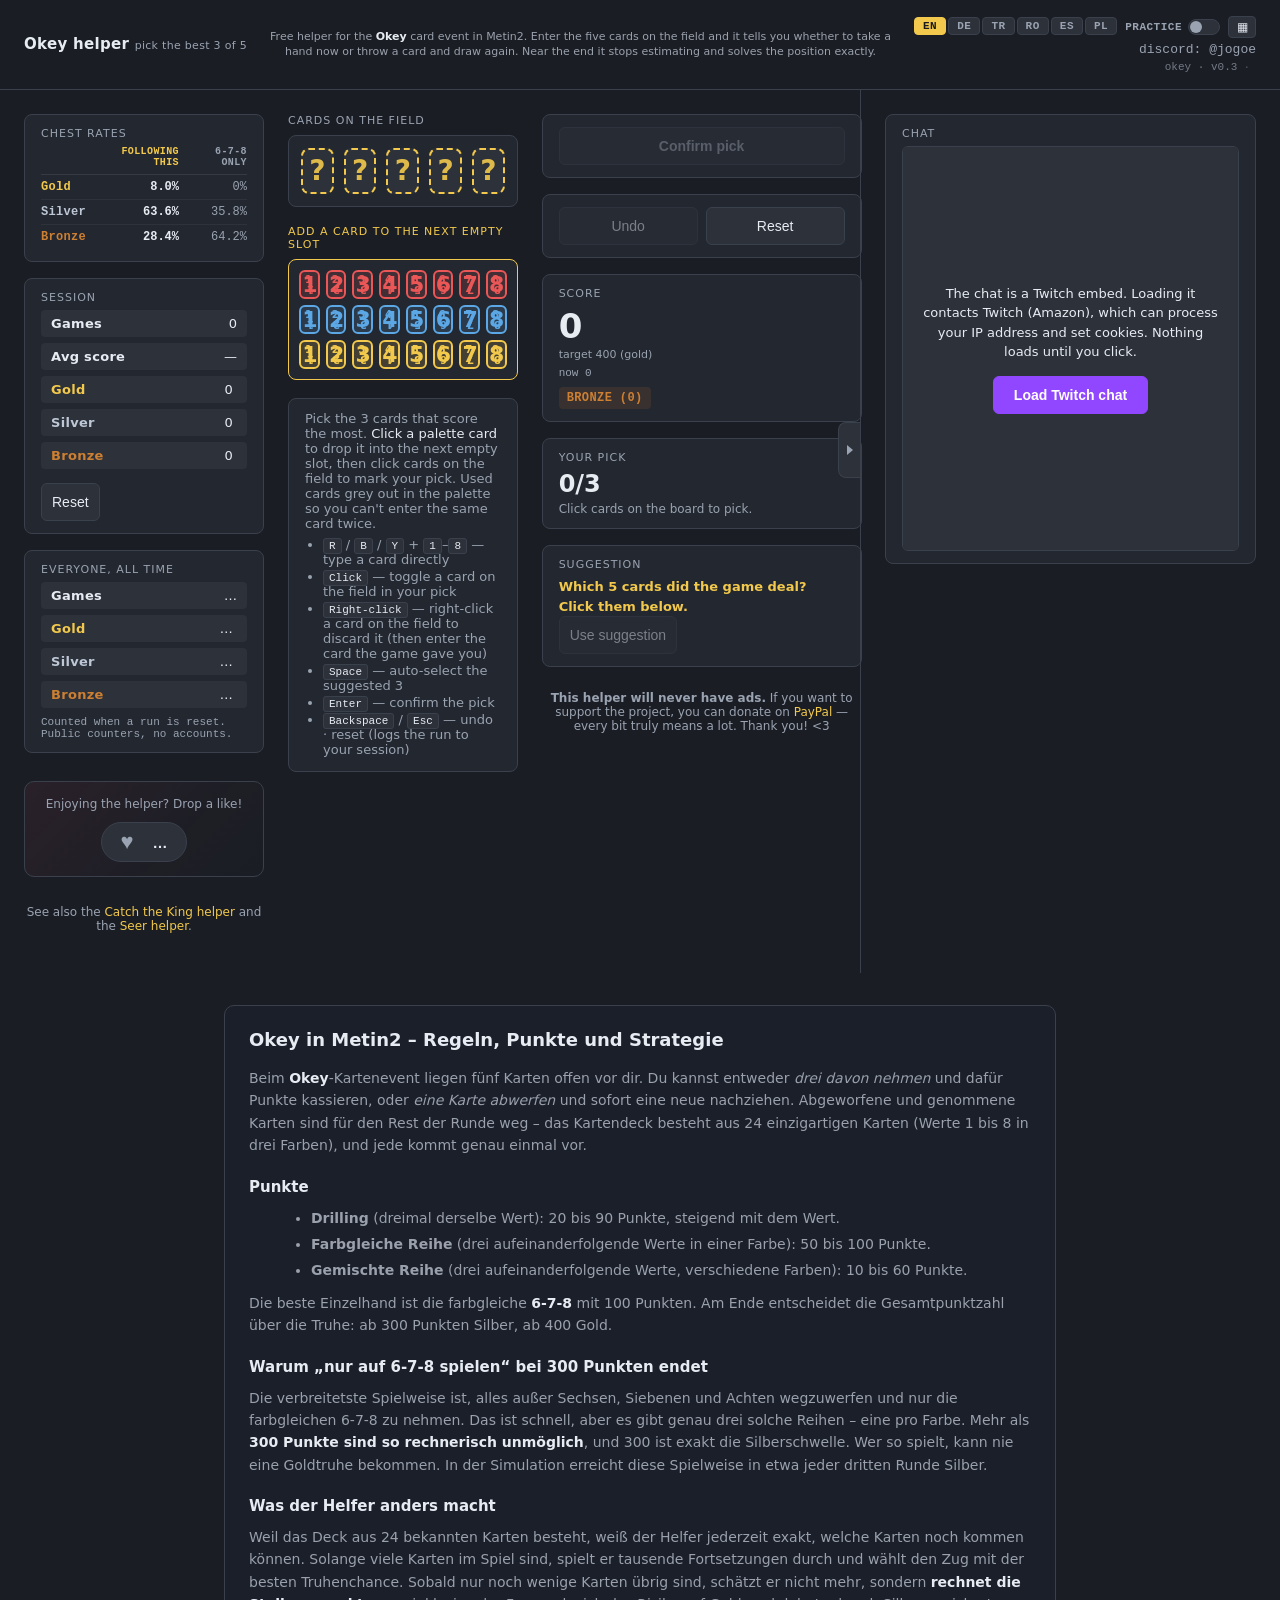
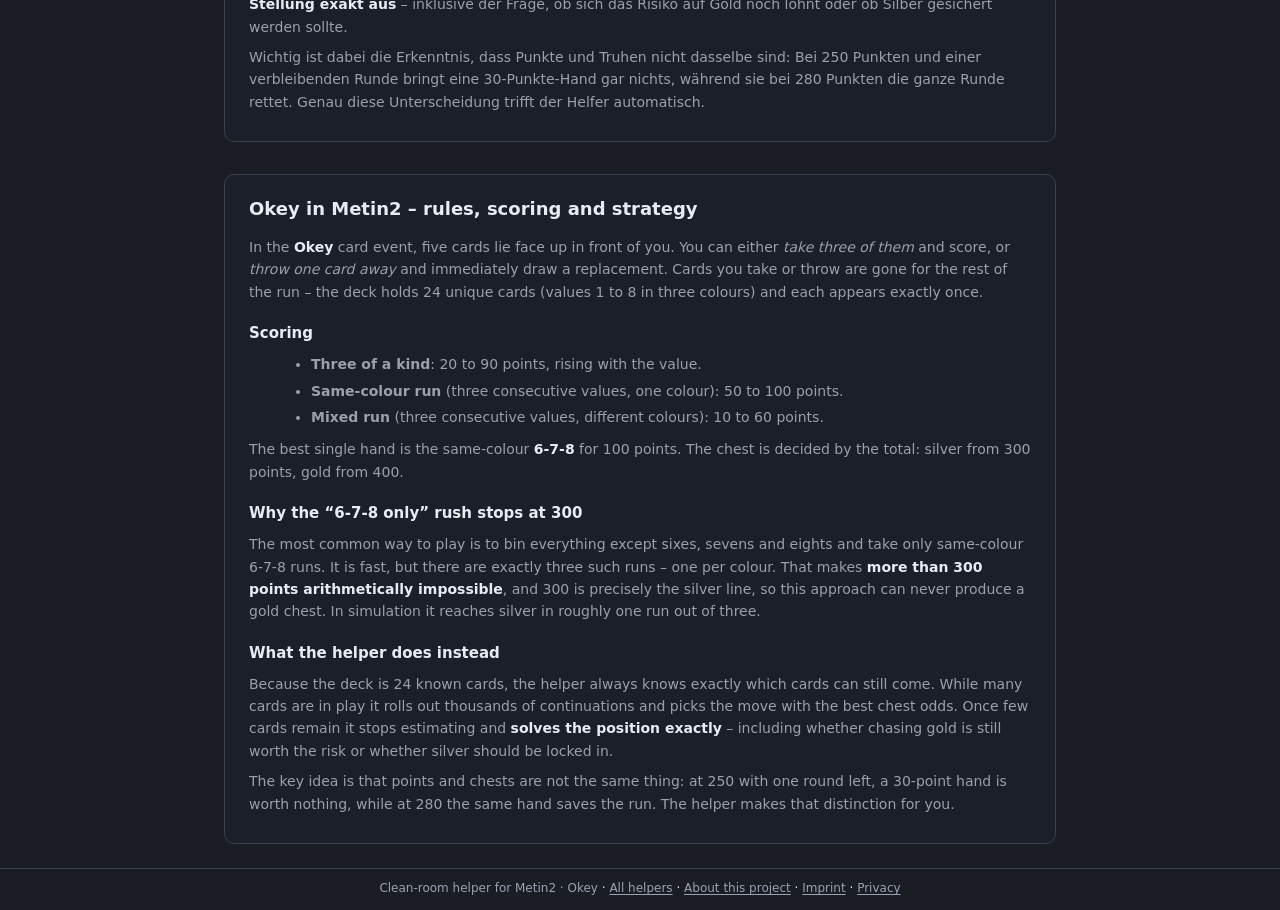
==== okey/index.html @ 80a77a4f "rates" ====
<!DOCTYPE html>
<html lang="en">
<head>
  <meta charset="UTF-8" />
  <meta name="viewport" content="width=device-width, initial-scale=1.0" />
  <title>Okey Helper – Metin2 Card Event Solver</title>
  <meta name="description" content="Free open-source helper for the Metin2 Okey card event. Enter the five cards on the field and it tells you whether to take a hand or throw a card — exactly solved in the endgame." />
  <meta name="keywords" content="Okey, Metin2 Okey, Metin2 Helfer, Metin2 Helper, Metin2 Solver, Kartenevent, Okey Truhe, Okey Karten, Goldtruhe, Silbertruhe" />
  <meta name="author" content="Jogoe" />
  <link rel="canonical" href="https://dominikloefflerniteo.github.io/ctk-helper-jogoe/okey/" />
  <meta property="og:type" content="website" />
  <meta property="og:title" content="Okey Helper – Metin2 Card Event Solver" />
  <meta property="og:description" content="Solver for the Metin2 Okey card event: take the hand or throw a card? Exact endgame solution and live chest odds." />
  <meta property="og:url" content="https://dominikloefflerniteo.github.io/ctk-helper-jogoe/okey/" />
  <meta property="og:locale" content="en_US" />
  <meta property="og:locale:alternate" content="de_DE" />
  <link rel="icon" type="image/svg+xml" href="favicon.svg" />
  <link rel="stylesheet" href="style.css" />
</head>
<body>
  <header>
    <div class="header-left">
      <h1>Okey helper <span class="subtle" data-i18n="subtitle">pick the best 3 of 5</span></h1>
    </div>
    <p class="page-intro" data-i18n-html="pageIntro"></p>
    <div class="header-meta">
      <div class="header-controls">
        <div class="lang-switcher" role="group" aria-label="Language">
          <button type="button" class="lang-btn" data-lang="en">EN</button>
          <button type="button" class="lang-btn" data-lang="de">DE</button>
          <button type="button" class="lang-btn" data-lang="tr">TR</button>
          <button type="button" class="lang-btn" data-lang="ro">RO</button>
          <button type="button" class="lang-btn" data-lang="es">ES</button>
          <button type="button" class="lang-btn" data-lang="pl">PL</button>
        </div>
        <label class="practice-toggle" data-i18n-title="practiceTitle">
          <span class="practice-toggle-text" data-i18n="practice">Practice</span>
          <input type="checkbox" id="practiceToggle" />
          <span class="practice-toggle-slider"></span>
        </label>
        <div class="header-toggles" role="group" aria-label="Toggles">
          <button id="minimalUiBtn" class="icon-toggle" type="button" aria-label="Toggle minimal UI" data-i18n-title="minimalUi">
            <span class="icon-on">▦</span><span class="icon-off">□</span>
          </button>
        </div>
      </div>
      <span class="discord">discord: @jogoe</span>
      <span class="version">okey · v0.3<span class="version-views" id="versionViews"></span></span>
    </div>
  </header>

  <div class="page">
  <main>
    <aside class="stats-panel">
      <div class="info-block">
        <div class="label" data-i18n="chestRates">Chest rates</div>
        <table class="compare">
          <thead>
            <tr>
              <th></th>
              <th class="cmp-us" data-i18n="colFollowing">Following this</th>
              <th data-i18n="col678">6-7-8 only</th>
            </tr>
          </thead>
          <tbody>
            <tr>
              <td class="chest-name chest-gold" data-i18n="gold">Gold</td>
              <td class="cmp-us">8.0%</td>
              <td class="cmp-them">0%</td>
            </tr>
            <tr>
              <td class="chest-name chest-silver" data-i18n="silver">Silver</td>
              <td class="cmp-us">63.6%</td>
              <td class="cmp-them">35.8%</td>
            </tr>
            <tr>
              <td class="chest-name chest-bronze" data-i18n="bronze">Bronze</td>
              <td class="cmp-us">28.4%</td>
              <td class="cmp-them">64.2%</td>
            </tr>
          </tbody>
        </table>
      </div>

      <div class="info-block">
        <div class="label" data-i18n="session">Session</div>
        <ul class="session-list">
          <li class="session-row">
            <span class="session-name" data-i18n="games">Games</span>
            <span><span id="sessionGames">0</span></span>
          </li>
          <li class="session-row">
            <span class="session-name" data-i18n="avgScore">Avg score</span>
            <span><span id="sessionAvg">—</span></span>
          </li>
          <li class="session-row">
            <span class="session-name chest-gold" data-i18n="gold">Gold</span>
            <span><span id="sessionGold">0</span>&nbsp;<span id="sessionPctGold" class="session-pct"></span></span>
          </li>
          <li class="session-row">
            <span class="session-name chest-silver" data-i18n="silver">Silver</span>
            <span><span id="sessionSilver">0</span>&nbsp;<span id="sessionPctSilver" class="session-pct"></span></span>
          </li>
          <li class="session-row">
            <span class="session-name chest-bronze" data-i18n="bronze">Bronze</span>
            <span><span id="sessionBronze">0</span>&nbsp;<span id="sessionPctBronze" class="session-pct"></span></span>
          </li>
        </ul>
        <button id="sessionResetBtn" class="action-btn session-reset" type="button" data-i18n="reset">Reset</button>
      </div>

      <div class="info-block">
        <div class="label" data-i18n="globalAllTime">Everyone, all time</div>
        <ul class="session-list">
          <li class="session-row">
            <span class="session-name" data-i18n="games">Games</span>
            <span><span id="globalGames">…</span></span>
          </li>
          <li class="session-row">
            <span class="session-name chest-gold" data-i18n="gold">Gold</span>
            <span><span id="globalGold">…</span>&nbsp;<span id="globalPctGold" class="session-pct"></span></span>
          </li>
          <li class="session-row">
            <span class="session-name chest-silver" data-i18n="silver">Silver</span>
            <span><span id="globalSilver">…</span>&nbsp;<span id="globalPctSilver" class="session-pct"></span></span>
          </li>
          <li class="session-row">
            <span class="session-name chest-bronze" data-i18n="bronze">Bronze</span>
            <span><span id="globalBronze">…</span>&nbsp;<span id="globalPctBronze" class="session-pct"></span></span>
          </li>
        </ul>
        <div class="chest-note" data-i18n="globalNote"></div>
      </div>

      <div class="like-block">
        <p class="like-prompt" data-i18n="likePrompt">Enjoying the helper? Drop a like!</p>
        <button id="likeBtn" class="like-btn" type="button" aria-label="Like" title="Like">
          <span class="like-heart">&#9829;</span>
          <span id="likeCount" class="like-count">&hellip;</span>
        </button>
      </div>

      <div class="promo-text" data-i18n-html="otherHelpers"></div>
    </aside>

    <section class="board-panel">
      <div class="board-area">
        <div class="board-label" data-i18n="boardLabel">Cards on the field</div>
        <div id="board" class="okey-board" aria-label="5-card Okey board"></div>
      </div>

      <div class="palette-area">
        <div class="board-label" data-i18n="paletteLabel">Add a card to the next empty slot</div>
        <div id="palette" class="okey-palette" aria-label="Card palette"></div>
      </div>

      <div class="help">
        <p data-i18n-html="helpIntro"></p>
        <ul>
          <li><kbd>R</kbd> / <kbd>B</kbd> / <kbd>Y</kbd> + <kbd>1</kbd>&ndash;<kbd>8</kbd> &mdash; <span data-i18n="help1"></span></li>
          <li><kbd>Click</kbd> &mdash; <span data-i18n="help2"></span></li>
          <li><kbd>Right-click</kbd> &mdash; <span data-i18n="help3"></span></li>
          <li><kbd>Space</kbd> &mdash; <span data-i18n="help4"></span></li>
          <li><kbd>Enter</kbd> &mdash; <span data-i18n="help5"></span></li>
          <li><kbd>Backspace</kbd> / <kbd>Esc</kbd> &mdash; <span data-i18n="help6"></span></li>
        </ul>
      </div>
    </section>

    <aside class="info-panel">
      <div class="info-block button-row">
        <button id="confirmBtn" class="action-btn confirm-btn" type="button" disabled data-i18n="confirmPick">Confirm pick</button>
      </div>

      <div class="info-block button-row">
        <button id="undoBtn" class="action-btn" type="button" disabled data-i18n="undo">Undo</button>
        <button id="resetBtn" class="reset-btn" type="button" data-i18n="reset">Reset</button>
      </div>

      <div class="info-block">
        <div class="label" data-i18n="scoreLabel">Score</div>
        <div id="score" class="score">0</div>
        <div class="score-target" data-i18n="scoreTarget">target 400 (gold)</div>
        <div id="scoreCeiling" class="score-ceiling"></div>
        <div id="chestProjection" class="chest-projection"></div>
      </div>

      <div class="info-block">
        <div class="label" data-i18n="yourPick">Your pick</div>
        <div id="pickTotal" class="pick-total">0/3</div>
        <div id="pickLabel" class="pick-label" data-i18n="pickHint">Click cards on the field to pick.</div>
      </div>

      <div class="info-block">
        <div class="label" data-i18n="suggestion">Suggestion</div>
        <div id="suggestionNote" class="suggestion-note">—</div>
        <button id="acceptSuggestionBtn" class="action-btn" type="button" disabled data-i18n="useSuggestion">Use suggestion</button>
      </div>

      <div class="promo-text" data-i18n-html="supportText"></div>
    </aside>
  </main>

  <aside class="chat-panel">
    <div class="info-block chat-block">
      <div class="label">
        <span data-i18n="twitchChat">Chat</span>
      </div>
      <div id="twitchChatMount" class="twitch-chat-mount">
        <div id="twitchConsent" class="twitch-consent">
          <p data-i18n-html="twitchConsentBody"></p>
          <button id="twitchConsentBtn" type="button" class="action-btn" data-i18n="twitchConsentBtn">Load Twitch chat</button>
        </div>
      </div>
    </div>
  </aside>
  </div>

  <article class="long-form" id="guide">
    <section lang="de" class="long-form-section">
      <h2>Okey in Metin2 &ndash; Regeln, Punkte und Strategie</h2>
      <p>
        Beim <strong>Okey</strong>-Kartenevent liegen f&uuml;nf Karten offen vor dir. Du kannst
        entweder <em>drei davon nehmen</em> und daf&uuml;r Punkte kassieren, oder <em>eine Karte
        abwerfen</em> und sofort eine neue nachziehen. Abgeworfene und genommene Karten sind f&uuml;r
        den Rest der Runde weg &ndash; das Kartendeck besteht aus 24 einzigartigen Karten
        (Werte 1 bis 8 in drei Farben), und jede kommt genau einmal vor.
      </p>
      <h3>Punkte</h3>
      <ul>
        <li><strong>Drilling</strong> (dreimal derselbe Wert): 20 bis 90 Punkte, steigend mit dem Wert.</li>
        <li><strong>Farbgleiche Reihe</strong> (drei aufeinanderfolgende Werte in einer Farbe): 50 bis 100 Punkte.</li>
        <li><strong>Gemischte Reihe</strong> (drei aufeinanderfolgende Werte, verschiedene Farben): 10 bis 60 Punkte.</li>
      </ul>
      <p>
        Die beste Einzelhand ist die farbgleiche <strong>6-7-8</strong> mit 100 Punkten. Am Ende
        entscheidet die Gesamtpunktzahl &uuml;ber die Truhe: ab 300 Punkten Silber, ab 400 Gold.
      </p>
      <h3>Warum &bdquo;nur auf 6-7-8 spielen&ldquo; bei 300 Punkten endet</h3>
      <p>
        Die verbreitetste Spielweise ist, alles au&szlig;er Sechsen, Siebenen und Achten wegzuwerfen
        und nur die farbgleichen 6-7-8 zu nehmen. Das ist schnell, aber es gibt genau drei solche
        Reihen &ndash; eine pro Farbe. Mehr als <strong>300 Punkte sind so rechnerisch unm&ouml;glich</strong>,
        und 300 ist exakt die Silberschwelle. Wer so spielt, kann nie eine Goldtruhe bekommen.
        In der Simulation erreicht diese Spielweise in etwa jeder dritten Runde Silber.
      </p>
      <h3>Was der Helfer anders macht</h3>
      <p>
        Weil das Deck aus 24 bekannten Karten besteht, wei&szlig; der Helfer jederzeit exakt, welche
        Karten noch kommen k&ouml;nnen. Solange viele Karten im Spiel sind, spielt er tausende
        Fortsetzungen durch und w&auml;hlt den Zug mit der besten Truhenchance. Sobald nur noch wenige
        Karten &uuml;brig sind, sch&auml;tzt er nicht mehr, sondern <strong>rechnet die Stellung exakt
        aus</strong> &ndash; inklusive der Frage, ob sich das Risiko auf Gold noch lohnt oder ob
        Silber gesichert werden sollte.
      </p>
      <p>
        Wichtig ist dabei die Erkenntnis, dass Punkte und Truhen nicht dasselbe sind: Bei 250 Punkten
        und einer verbleibenden Runde bringt eine 30-Punkte-Hand gar nichts, w&auml;hrend sie bei 280
        Punkten die ganze Runde rettet. Genau diese Unterscheidung trifft der Helfer automatisch.
      </p>
    </section>

    <section lang="en" class="long-form-section">
      <h2>Okey in Metin2 &ndash; rules, scoring and strategy</h2>
      <p>
        In the <strong>Okey</strong> card event, five cards lie face up in front of you. You can
        either <em>take three of them</em> and score, or <em>throw one card away</em> and immediately
        draw a replacement. Cards you take or throw are gone for the rest of the run &ndash; the deck
        holds 24 unique cards (values 1 to 8 in three colours) and each appears exactly once.
      </p>
      <h3>Scoring</h3>
      <ul>
        <li><strong>Three of a kind</strong>: 20 to 90 points, rising with the value.</li>
        <li><strong>Same-colour run</strong> (three consecutive values, one colour): 50 to 100 points.</li>
        <li><strong>Mixed run</strong> (three consecutive values, different colours): 10 to 60 points.</li>
      </ul>
      <p>
        The best single hand is the same-colour <strong>6-7-8</strong> for 100 points. The chest is
        decided by the total: silver from 300 points, gold from 400.
      </p>
      <h3>Why the &ldquo;6-7-8 only&rdquo; rush stops at 300</h3>
      <p>
        The most common way to play is to bin everything except sixes, sevens and eights and take
        only same-colour 6-7-8 runs. It is fast, but there are exactly three such runs &ndash; one per
        colour. That makes <strong>more than 300 points arithmetically impossible</strong>, and 300 is
        precisely the silver line, so this approach can never produce a gold chest. In simulation it
        reaches silver in roughly one run out of three.
      </p>
      <h3>What the helper does instead</h3>
      <p>
        Because the deck is 24 known cards, the helper always knows exactly which cards can still
        come. While many cards are in play it rolls out thousands of continuations and picks the move
        with the best chest odds. Once few cards remain it stops estimating and <strong>solves the
        position exactly</strong> &ndash; including whether chasing gold is still worth the risk or
        whether silver should be locked in.
      </p>
      <p>
        The key idea is that points and chests are not the same thing: at 250 with one round left, a
        30-point hand is worth nothing, while at 280 the same hand saves the run. The helper makes
        that distinction for you.
      </p>
    </section>
  </article>

  <footer>
    <span class="subtle" data-i18n="footer">Clean-room helper for Metin2 &middot; Okey</span>
    <span class="footer-sep">&middot;</span>
    <button class="footer-link" type="button" onclick="location.href='../'" data-i18n="allHelpers">All helpers</button>
    <span class="footer-sep">&middot;</span>
    <button class="footer-link" type="button" data-open-modal="aboutModal" data-i18n="about">About this project</button>
    <span class="footer-sep">&middot;</span>
    <button class="footer-link" type="button" data-open-modal="impressumModal" data-i18n="impressum">Imprint</button>
    <span class="footer-sep">&middot;</span>
    <button class="footer-link" type="button" data-open-modal="datenschutzModal" data-i18n="privacy">Privacy</button>
  </footer>

  <div id="aboutModal" class="modal" role="dialog" aria-modal="true" aria-labelledby="aboutTitle" hidden>
    <div class="modal-backdrop" data-close></div>
    <div class="modal-card" tabindex="-1">
      <button class="modal-close" type="button" aria-label="Close" data-close>&times;</button>
      <h2 id="aboutTitle" data-i18n="aboutTitle">About this project</h2>

      <h3 data-i18n="aboutSolverHeading">How the solver works</h3>
      <div data-i18n-html="aboutSolverBody"></div>

      <h3 data-i18n="aboutFindingsHeading">What we tried</h3>
      <div data-i18n-html="aboutFindingsBody"></div>

      <h3 data-i18n="aboutLimitsHeading">Why we can't be perfect</h3>
      <div data-i18n-html="aboutLimitsBody"></div>
    </div>
  </div>

  <div id="impressumModal" class="modal" role="dialog" aria-modal="true" aria-labelledby="impressumTitle" hidden>
    <div class="modal-backdrop" data-close></div>
    <div class="modal-card" tabindex="-1">
      <button class="modal-close" type="button" aria-label="Close" data-close>&times;</button>
      <h2 id="impressumTitle" data-i18n="impressumTitle">Imprint</h2>
      <div data-i18n-html="impressumBody"></div>
    </div>
  </div>

  <div id="datenschutzModal" class="modal" role="dialog" aria-modal="true" aria-labelledby="datenschutzTitle" hidden>
    <div class="modal-backdrop" data-close></div>
    <div class="modal-card" tabindex="-1">
      <button class="modal-close" type="button" aria-label="Close" data-close>&times;</button>
      <h2 id="datenschutzTitle" data-i18n="datenschutzTitle">Privacy policy</h2>
      <div data-i18n-html="datenschutzBody"></div>
      <div class="datenschutz-controls">
        <button id="revokeTwitchConsentBtn" type="button" class="action-btn" data-i18n="revokeTwitchConsent">Revoke Twitch chat consent</button>
      </div>
    </div>
  </div>

  <button id="chatBtn" class="chat-tab" type="button" aria-label="Toggle chat" title="Toggle chat">
    <span class="chat-tab-arrow"></span>
  </button>

  <div id="runOverlay" class="run-overlay" hidden>
    <div class="run-overlay-card" role="dialog" aria-modal="true" aria-labelledby="runOverlayTitle">
      <div class="run-overlay-chest" id="runOverlayChest">&#127942;</div>
      <h2 id="runOverlayTitle" data-i18n="doneTitle">Done &mdash; no better chest possible</h2>
      <p id="runOverlayBody"></p>
      <button id="runOverlayBtn" class="action-btn" type="button" data-i18n="doneNextRun">Start the next run</button>
      <button id="runOverlayDismiss" class="footer-link" type="button" data-i18n="doneKeepPlaying">keep playing anyway</button>
    </div>
  </div>

  <div id="toast" class="toast" role="status" aria-live="polite"></div>

  <script type="module" src="main.js"></script>
</body>
</html>
---- okey/style.css ----
:root {
  --bg: #1a1d24;
  --bg-2: #23272f;
  --bg-3: #2c313a;
  --fg: #e7ecf3;
  --fg-dim: #9aa3b1;
  --accent: #f2c94c;
  --danger: #eb5757;
  --safe: #27ae60;
  --warn: #f2994a;
  --border: #3a414c;

  --v1: #8a94a6;
  --v2: #56cc9d;
  --v3: #5ca8e6;
  --v4: #b48be8;
  --v5: #eb5757;
  --vk: #f2c94c;
}

* { box-sizing: border-box; }

body {
  margin: 0;
  background: var(--bg);
  color: var(--fg);
  font-family: system-ui, -apple-system, "Segoe UI", Roboto, sans-serif;
  min-height: 100vh;
  display: flex;
  flex-direction: column;
}

header {
  padding: 16px 24px;
  border-bottom: 1px solid var(--border);
  display: flex;
  justify-content: space-between;
  align-items: center;
  gap: 16px;
}

.header-meta {
  display: flex;
  flex-direction: column;
  align-items: flex-end;
  gap: 4px;
}

.lang-switcher {
  display: inline-flex;
  gap: 2px;
  margin-bottom: 2px;
}
.lang-btn {
  background: var(--bg-3);
  border: 1px solid var(--border);
  color: var(--fg-dim);
  padding: 2px 8px;
  font-size: 11px;
  font-weight: 600;
  letter-spacing: 0.5px;
  font-family: ui-monospace, "SF Mono", Menlo, monospace;
  border-radius: 4px;
  cursor: pointer;
  transition: background 100ms ease, color 100ms ease, border-color 100ms ease;
}
.lang-btn:hover { background: var(--bg-2); color: var(--fg); border-color: var(--fg-dim); }
.lang-btn.active {
  background: var(--accent);
  color: #1a1a1a;
  border-color: var(--accent);
}

.discord {
  color: var(--fg-dim);
  font-size: 13px;
  font-family: ui-monospace, "SF Mono", Menlo, monospace;
}

.version {
  color: var(--fg-dim);
  font-size: 11px;
  font-family: ui-monospace, "SF Mono", Menlo, monospace;
  opacity: 0.7;
}

h1 {
  margin: 0;
  font-size: 20px;
  font-weight: 600;
  letter-spacing: 0.5px;
}

.subtle { color: var(--fg-dim); font-weight: 400; }

main {
  flex: 1;
  display: grid;
  grid-template-columns: 240px 1fr 320px;
  gap: 24px;
  padding: 24px;
  max-width: 1220px;
  margin: 0 auto;
  width: 100%;
}

.stats-panel {
  display: flex;
  flex-direction: column;
  gap: 16px;
}

.chest-list, .session-list {
  list-style: none;
  padding: 0;
  margin: 0 0 6px 0;
  display: flex;
  flex-direction: column;
  gap: 6px;
}
.chest-row, .session-row {
  display: grid;
  grid-template-columns: 1fr auto auto;
  align-items: center;
  gap: 8px;
  background: var(--bg-3);
  border-radius: 4px;
  padding: 6px 10px;
  font-size: 13px;
}
.session-row {
  grid-template-columns: 1fr auto;
}
.chest-name, .session-name {
  font-weight: 700;
  letter-spacing: 0.3px;
}
.chest-pct {
  font-weight: 700;
  font-family: ui-monospace, "SF Mono", Menlo, monospace;
  min-width: 44px;
  text-align: right;
}
.chest-gold .chest-name,
.session-name.chest-gold { color: #f2c94c; }
.chest-silver .chest-name,
.session-name.chest-silver { color: #bdc7d6; }
.chest-bronze .chest-name,
.session-name.chest-bronze { color: #cd7f32; }
.chest-note {
  color: var(--fg-dim);
  font-size: 11px;
  margin-top: 8px;
  font-family: ui-monospace, "SF Mono", Menlo, monospace;
}
.session-pct {
  color: var(--fg-dim);
  font-size: 11px;
}

/* Chest-rate comparison: what the solver reaches vs how the event is usually
   played. Two number columns, ours highlighted, theirs dimmed — the point of
   the panel is the gap between them. */
.compare {
  width: 100%;
  border-collapse: collapse;
  font-size: 12px;
  font-family: ui-monospace, "SF Mono", Menlo, monospace;
}
.compare th {
  font-weight: 600;
  font-size: 10px;
  letter-spacing: 0.4px;
  text-transform: uppercase;
  color: var(--fg-dim);
  text-align: right;
  padding: 0 0 6px 8px;
  border-bottom: 1px solid rgba(255, 255, 255, 0.09);
}
.compare th:first-child { text-align: left; padding-left: 0; }
.compare td {
  padding: 5px 0 5px 8px;
  text-align: right;
}
.compare td:first-child {
  text-align: left;
  padding-left: 0;
  font-size: 12px;
}
.compare tbody tr + tr td { border-top: 1px solid rgba(255, 255, 255, 0.05); }
.compare th.cmp-us { color: var(--accent); }
.compare td.cmp-us { color: var(--fg); font-weight: 700; }
.compare td.cmp-them { color: var(--fg-dim); }

/* The colour rules above target ".chest-gold .chest-name"; in the comparison
   table both classes sit on the same cell. */
.chest-name.chest-gold { color: #f2c94c; }
.chest-name.chest-silver { color: #bdc7d6; }
.chest-name.chest-bronze { color: #cd7f32; }
.session-reset {
  margin-top: 8px;
}

.board-panel {
  display: flex;
  flex-direction: column;
  gap: 16px;
}

.board {
  display: grid;
  grid-template-columns: repeat(5, 1fr);
  grid-template-rows: repeat(5, 1fr);
  gap: 6px;
  aspect-ratio: 1;
  max-width: 560px;
  width: 100%;
  align-self: center;
  background: var(--bg-2);
  padding: 8px;
  border-radius: 8px;
  border: 1px solid var(--border);
}

.cell {
  background: var(--bg-3);
  border: 2px solid var(--border);
  border-radius: 6px;
  display: flex;
  align-items: center;
  justify-content: center;
  font-size: 32px;
  font-weight: 700;
  cursor: pointer;
  position: relative;
  user-select: none;
  transition: transform 60ms ease, border-color 100ms ease, background 100ms ease;
}

.cell:hover {
  border-color: var(--fg);
  transform: translateY(-1px);
}

.cell.revealed { cursor: default; }
.cell.revealed:hover { transform: none; border-color: var(--border); }

/* Revealed but not yet scored — can be claimed with a sufficient hand card.
 * Dimmed so scored cells visually fade into the background. */
.cell.revealed.unscored { opacity: 0.55; cursor: pointer; }
.cell.revealed.unscored:hover { opacity: 0.85; border-color: var(--accent); }

/* Unscored but unclaimable on the current turn — 5-turn with a 5 adjacent.
 * Clicking would be caught in-game, so the helper blocks it too. */
.cell.revealed.unscored-locked { cursor: not-allowed; opacity: 0.35; }
.cell.revealed.unscored-locked:hover { opacity: 0.4; border-color: var(--border); }

.cell[data-value="1"] { color: var(--v1); }
.cell[data-value="2"] { color: var(--v2); }
.cell[data-value="3"] { color: var(--v3); }
.cell[data-value="4"] { color: var(--v4); }
.cell[data-value="5"] { color: var(--v5); background: rgba(235, 87, 87, 0.08); }
.cell[data-value="K"] { color: var(--vk); background: rgba(242, 201, 76, 0.1); }

.cell.flashed::after {
  content: "!";
  position: absolute;
  top: 4px;
  right: 6px;
  font-size: 12px;
  color: var(--warn);
  font-weight: 700;
}

.cell.possible5 {
  background: rgba(235, 87, 87, 0.12);
  box-shadow: inset 0 0 0 2px rgba(235, 87, 87, 0.45);
}
.cell.safe5 {
  box-shadow: inset 0 0 0 2px rgba(39, 174, 96, 0.25);
}
/* Flipping with the 5-card carries no catch risk here. Shown as a strong green
 * outline that stacks on top of possible5/must5 styling when applicable. */
.cell.safe-flip {
  background: rgba(39, 174, 96, 0.16);
  box-shadow: inset 0 0 0 3px rgba(39, 174, 96, 0.7);
}
.cell.safe-flip.must5 {
  background: rgba(235, 87, 87, 0.25);
  box-shadow:
    inset 0 0 0 3px rgba(39, 174, 96, 0.75),
    inset 0 0 0 6px rgba(235, 87, 87, 0.55);
}
.cell.must5 {
  /* Looks like a revealed 5 (red text on light-red bg from data-value="5"),
   * plus a dashed red border to show it's a deduction rather than observed. */
  background: rgba(235, 87, 87, 0.14);
  border-style: dashed;
  border-color: rgba(235, 87, 87, 0.75);
}
.cell.possible5 .prob { color: var(--danger); }

.cell.suggested {
  border-color: var(--accent);
  box-shadow:
    0 0 0 4px rgba(242, 201, 76, 0.35),
    0 0 18px 4px rgba(242, 201, 76, 0.55),
    inset 0 0 0 2px var(--accent);
  animation: pulse 1.3s ease-in-out infinite;
}

/* Floating "TIPP" pill badge so the suggestion is unmistakable. Sits on the
   top-left corner of the cell, animated with the same pulse rhythm. */
.cell.suggested::before {
  content: "HINT";
  position: absolute;
  top: -10px;
  left: -8px;
  font-size: 10px;
  font-weight: 800;
  letter-spacing: 0.6px;
  padding: 2px 7px;
  background: var(--accent);
  color: #1a1a1a;
  border-radius: 999px;
  box-shadow: 0 2px 6px rgba(0, 0, 0, 0.4), 0 0 8px rgba(242, 201, 76, 0.6);
  z-index: 4;
  pointer-events: none;
  animation: tip-bob 1.3s ease-in-out infinite;
}

@keyframes pulse {
  0%, 100% {
    box-shadow:
      0 0 0 4px rgba(242, 201, 76, 0.35),
      0 0 18px 4px rgba(242, 201, 76, 0.55),
      inset 0 0 0 2px var(--accent);
  }
  50% {
    box-shadow:
      0 0 0 8px rgba(242, 201, 76, 0.5),
      0 0 28px 6px rgba(242, 201, 76, 0.75),
      inset 0 0 0 2px var(--accent);
  }
}
@keyframes tip-bob {
  0%, 100% { transform: translateY(0)    rotate(-4deg); }
  50%      { transform: translateY(-3px) rotate(-1deg); }
}
html[lang="de"] .cell.suggested::before { content: "TIPP"; }

.money-icon-wrap {
  position: absolute;
  top: 50%;
  left: 50%;
  width: 70%;
  height: 70%;
  transform: translate(-50%, -50%);
  pointer-events: none;
  animation: money-wobble 1.3s ease-in-out infinite;
  filter: drop-shadow(0 2px 4px rgba(0, 0, 0, 0.4));
}
.money-icon-wrap svg { width: 100%; height: 100%; display: block; }

@keyframes money-wobble {
  0%, 100% { transform: translate(-50%, -50%) rotate(-10deg); }
  50%      { transform: translate(-50%, -50%) rotate(10deg); }
}

.cell .prob {
  position: absolute;
  bottom: 4px;
  left: 6px;
  font-size: 10px;
  font-weight: 500;
  color: var(--fg-dim);
  letter-spacing: 0;
}

.disclaimer {
  background: rgba(242, 153, 74, 0.08);
  border: 1px solid rgba(242, 153, 74, 0.3);
  border-left: 3px solid var(--warn);
  border-radius: 6px;
  padding: 10px 14px;
  font-size: 12px;
  color: var(--fg-dim);
  line-height: 1.5;
}
.disclaimer strong { color: var(--warn); }

.promo-text {
  margin: 8px 0 16px 0;
  font-size: 12px;
  color: var(--fg-dim);
  text-align: center;
}

.promo-text a {
  color: var(--accent);
  text-decoration: none;
}

.promo-text a:hover {
  text-decoration: underline;
}

.help {
  background: var(--bg-2);
  border: 1px solid var(--border);
  border-radius: 8px;
  padding: 12px 16px;
  font-size: 13px;
  color: var(--fg-dim);
}
.help p { margin: 0 0 6px; }
.help ul { margin: 0; padding-left: 18px; }
.help li { margin: 2px 0; }
.help em { color: var(--fg); font-style: normal; }
kbd {
  background: var(--bg-3);
  border: 1px solid var(--border);
  border-radius: 3px;
  padding: 1px 5px;
  font-size: 11px;
  font-family: ui-monospace, "SF Mono", Menlo, monospace;
  color: var(--fg);
}

.info-panel {
  display: flex;
  flex-direction: column;
  gap: 16px;
}

.info-block {
  background: var(--bg-2);
  border: 1px solid var(--border);
  border-radius: 8px;
  padding: 12px 16px;
}

.label {
  font-size: 11px;
  letter-spacing: 1px;
  text-transform: uppercase;
  color: var(--fg-dim);
  margin-bottom: 6px;
}

.current-card {
  font-size: 42px;
  font-weight: 700;
  color: var(--accent);
  line-height: 1;
}
.current-card.done { color: var(--fg-dim); }

.turn-hint {
  font-size: 12px;
  color: var(--fg-dim);
  margin-top: 4px;
}

.score {
  font-size: 34px;
  font-weight: 700;
}
.score.good { color: var(--safe); }
.score-target {
  font-size: 11px;
  color: var(--fg-dim);
  margin-top: 2px;
}
.score-ceiling {
  font-size: 11px;
  color: var(--fg-dim);
  margin-top: 6px;
  font-family: ui-monospace, "SF Mono", Menlo, monospace;
}
.score-ceiling.unreachable { color: var(--danger); }
.score-ceiling.within-reach { color: var(--safe); }

.game-gold-pct {
  font-size: 28px;
  font-weight: 700;
  color: var(--accent);
  line-height: 1;
}
.game-gold-pct.cold  { color: var(--danger); }
.game-gold-pct.warm  { color: var(--warn); }
.game-gold-pct.hot   { color: var(--safe); }
.game-gold-note {
  font-size: 11px;
  color: var(--fg-dim);
  margin-top: 6px;
  font-family: ui-monospace, "SF Mono", Menlo, monospace;
}

.toast {
  position: fixed;
  top: 24px;
  left: 50%;
  transform: translateX(-50%);
  background: var(--bg-2);
  border: 1px solid var(--warn);
  border-left: 3px solid var(--warn);
  color: var(--fg);
  padding: 10px 18px;
  border-radius: 6px;
  font-size: 13px;
  opacity: 0;
  pointer-events: none;
  transition: opacity 180ms ease, transform 180ms ease;
  z-index: 1000;
  max-width: 90vw;
}
.toast.toast-show {
  opacity: 1;
  transform: translateX(-50%) translateY(2px);
}

.remaining {
  list-style: none;
  padding: 0;
  margin: 0;
  display: grid;
  grid-template-columns: repeat(3, 1fr);
  gap: 6px;
}
.remaining li {
  background: var(--bg-3);
  border-radius: 4px;
  padding: 6px 8px;
  font-size: 13px;
  display: flex;
  justify-content: space-between;
  align-items: center;
}
.remaining .v { font-weight: 700; }
.remaining[data-v="1"] .v { color: var(--v1); }

.suggestion-note {
  font-size: 13px;
  color: var(--fg);
  line-height: 1.5;
}

.suggestion-label {
  display: flex;
  justify-content: space-between;
  align-items: center;
  gap: 8px;
}
.solver-mode-row {
  display: inline-flex;
  align-items: center;
  gap: 6px;
  text-transform: none;
  letter-spacing: 0;
}
.solver-mode {
  font-size: 11px;
  font-weight: 600;
  color: var(--accent);
  letter-spacing: 0.5px;
  font-family: ui-monospace, "SF Mono", Menlo, monospace;
}
.solver-toggle {
  background: var(--bg-3);
  border: 1px solid var(--border);
  color: var(--fg-dim);
  padding: 2px 8px;
  font-size: 10px;
  text-transform: uppercase;
  letter-spacing: 0.5px;
  border-radius: 4px;
  cursor: pointer;
  transition: background 100ms ease, color 100ms ease, border-color 100ms ease;
}
.solver-toggle:hover {
  background: var(--bg-2);
  color: var(--fg);
  border-color: var(--fg-dim);
}

.button-row {
  display: flex;
  gap: 8px;
}
.action-btn,
.reset-btn {
  flex: 1;
  background: var(--bg-3);
  border: 1px solid var(--border);
  color: var(--fg);
  padding: 10px;
  font-size: 14px;
  border-radius: 6px;
  cursor: pointer;
  transition: background 100ms ease, border-color 100ms ease, opacity 100ms ease;
}
.action-btn:hover:not(:disabled) { background: var(--bg-2); border-color: var(--fg-dim); }
.action-btn:disabled { opacity: 0.45; cursor: not-allowed; }
.reset-btn:hover { background: var(--danger); border-color: var(--danger); }

footer {
  padding: 12px 24px;
  border-top: 1px solid var(--border);
  font-size: 12px;
  text-align: center;
}

@media (max-width: 1000px) {
  main {
    grid-template-columns: 1fr;
  }
  .board { max-width: 100%; }
}

/* Money rain — fires when this game's gold chance hits 100%. The container is
   non-interactive (pointer-events: none) so it never blocks clicks. Coins are
   absolutely positioned and removed once their fall animation ends. */
.money-rain {
  position: fixed;
  inset: 0;
  pointer-events: none;
  overflow: hidden;
  z-index: 9999;
  /* Default to display:none so the empty container doesn't sit over the
     Twitch iframe — Twitch's anti-clickjacking detection blocks chat when
     ANY element overlaps their iframe rect, even with pointer-events:none. */
  display: none;
}
.money-rain.active { display: block; }
.money-rain .coin {
  position: absolute;
  top: -10vh;
  font-size: 28px;
  user-select: none;
  will-change: transform, opacity;
  animation: coinFall linear forwards;
}
@keyframes coinFall {
  0%   { transform: translateY(0) rotate(0deg);    opacity: 1; }
  90%  { opacity: 1; }
  100% { transform: translateY(115vh) rotate(720deg); opacity: 0.2; }
}

/* Gold-locked glow — pulses the gold-chance % when this game can no longer
   miss the gold chest. Uses currentColor so it picks up the .hot tint. */
.game-gold-pct.locked {
  animation: goldLockedPulse 1.4s ease-in-out infinite;
  text-shadow: 0 0 8px currentColor, 0 0 18px currentColor;
}
@keyframes goldLockedPulse {
  0%, 100% { filter: brightness(1);    text-shadow: 0 0 6px currentColor, 0 0 14px currentColor; }
  50%      { filter: brightness(1.35); text-shadow: 0 0 12px currentColor, 0 0 26px currentColor; }
}

/* Like block — sits in the stats sidebar above the promo. Subtle gradient
   panel + soft pink halo so it reads as a friendly call-to-action without
   competing with the solver stats above. */
.like-block {
  display: flex;
  flex-direction: column;
  align-items: center;
  gap: 10px;
  padding: 14px 12px;
  margin: 12px 0 4px;
  border: 1px solid var(--border);
  border-radius: 10px;
  background: linear-gradient(135deg, rgba(255, 83, 115, 0.07), rgba(255, 83, 115, 0.02) 60%, transparent);
  text-align: center;
}
.like-prompt {
  margin: 0;
  font-size: 12px;
  color: var(--fg-dim);
  line-height: 1.35;
}
.like-btn {
  display: inline-flex;
  align-items: center;
  gap: 10px;
  padding: 8px 18px;
  background: var(--bg-3);
  border: 1px solid var(--border);
  color: var(--fg);
  font-size: 15px;
  font-weight: 600;
  border-radius: 999px;
  cursor: pointer;
  transition: background 120ms ease, border-color 120ms ease, transform 120ms ease, box-shadow 200ms ease;
}
.like-btn:hover:not(:disabled) {
  background: var(--bg-2);
  border-color: #ff5373;
  box-shadow: 0 0 0 4px rgba(255, 83, 115, 0.15);
}
.like-btn:active:not(:disabled) { transform: scale(0.96); }
.like-btn:disabled { cursor: default; opacity: 0.95; }
.like-btn.liked {
  border-color: rgba(255, 83, 115, 0.55);
  box-shadow: 0 0 0 3px rgba(255, 83, 115, 0.18);
}
.like-btn .like-heart {
  font-size: 22px;
  line-height: 1;
  color: var(--fg-dim);
  transition: color 200ms ease, transform 200ms ease, text-shadow 200ms ease;
}
.like-btn:hover:not(:disabled) .like-heart { color: #ff7a93; }
.like-btn.liked .like-heart {
  color: #ff5373;
  text-shadow: 0 0 10px rgba(255, 83, 115, 0.65);
  animation: likeBump 380ms ease;
}
.like-btn .like-count {
  font-variant-numeric: tabular-nums;
  min-width: 1.6em;
  text-align: right;
  font-size: 15px;
}
@keyframes likeBump {
  0%   { transform: scale(1); }
  35%  { transform: scale(1.55); }
  70%  { transform: scale(0.9); }
  100% { transform: scale(1); }
}

/* Header controls row — toggles + lang switcher share one line, all matching
   the lang-btn height/typography so it reads as a single bar. */
.header-controls {
  display: inline-flex;
  align-items: center;
  gap: 8px;
}
.header-toggles {
  display: inline-flex;
  gap: 2px;
}
.icon-toggle {
  display: inline-flex;
  align-items: center;
  justify-content: center;
  height: 22px;
  min-width: 28px;
  padding: 0 6px;
  background: var(--bg-3);
  border: 1px solid var(--border);
  color: var(--fg);
  font-size: 12px;
  line-height: 1;
  border-radius: 4px;
  cursor: pointer;
  transition: background 100ms ease, color 100ms ease, border-color 100ms ease;
}
.icon-toggle:hover { background: var(--bg-2); border-color: var(--fg-dim); }
.icon-toggle .icon-off { display: none; }
.icon-toggle.off .icon-on { display: none; }
.icon-toggle.off .icon-off { display: inline; opacity: 0.7; }

/* Minimal UI — strips everything except the current card, the board, and the
   undo/reset row. Sidebars collapse so the board fills the screen. */
body.minimal-ui main {
  grid-template-columns: 1fr;
}
body.minimal-ui .stats-panel,
body.minimal-ui .disclaimer,
body.minimal-ui .help {
  display: none;
}
body.minimal-ui .info-panel > .info-block { display: none; }
body.minimal-ui .info-panel > .info-block:first-child,           /* current card */
body.minimal-ui .info-panel > .info-block.button-row {           /* undo + reset */
  display: block;
}
body.minimal-ui .board { max-width: 720px; margin: 0 auto; }

/* Twitch chat embed — sits at the bottom of the right info-panel. The iframe
   is owned by Twitch (we can't restyle its internals), so we contain it in a
   bordered card to match the rest of the panel. Hidden in minimal-ui mode by
   the existing `.info-panel > .info-block { display: none; }` rule. */
.chat-block .label {
  display: flex;
  justify-content: space-between;
  align-items: baseline;
  gap: 8px;
}
.chat-channel {
  font-size: 11px;
  font-family: ui-monospace, "SF Mono", Menlo, monospace;
  color: var(--accent);
  text-decoration: none;
  letter-spacing: 0.3px;
}
.chat-channel:hover { text-decoration: underline; }
.twitch-chat-mount {
  height: 460px;
  border-radius: 6px;
  overflow: hidden;
  border: 1px solid var(--border);
  background: #18181b;
}
.twitch-chat-mount iframe {
  width: 100%;
  height: 100%;
  border: 0;
  display: block;
}

/* Page-level horizontal layout: main grid (centered, max-width preserved) on
   the left, persistent Twitch chat column on the right. The chat sticks to
   the right edge of the viewport, independent of main's max-width. */
.page {
  display: flex;
  flex: 1;
  align-items: stretch;
  gap: 0;
  min-height: 0;
}
.page > main {
  flex: 1;
  min-width: 0;
}
.chat-panel {
  flex: 0 0 420px;
  display: flex;
  flex-direction: column;
  padding: 24px 24px 24px 0;
  border-left: 1px solid var(--border);
}
.chat-panel .chat-block {
  display: flex;
  flex-direction: column;
  margin-left: 24px;
  height: 50vh;
}
.chat-panel .twitch-chat-mount {
  flex: 1;
  height: auto;
  min-height: 0;
}

/* Hide chat in minimal-UI mode along with the rest of the chrome. */
body.minimal-ui .chat-panel { display: none; }
body.minimal-ui .chat-tab { display: none; }
/* Manual chat collapse from the edge tab. */
body.chat-hidden .chat-panel { display: none; }

/* Edge tab — half-pill button glued to the chat panel's left border (or to
   the viewport's right edge when chat is collapsed). Arrow points toward the
   action: ◀ to expand, ▶ to collapse. */
.chat-tab {
  position: fixed;
  top: 50%;
  right: 420px; /* matches .chat-panel flex basis when chat is open */
  transform: translateY(-50%);
  width: 22px;
  height: 56px;
  display: inline-flex;
  align-items: center;
  justify-content: center;
  padding: 0;
  background: var(--bg-3);
  border: 1px solid var(--border);
  border-right: 0;
  color: var(--fg-dim);
  border-radius: 8px 0 0 8px;
  cursor: pointer;
  z-index: 50;
  transition: right 160ms ease, background 120ms ease, color 120ms ease;
}
.chat-tab:hover { background: var(--bg-2); color: var(--fg); }
.chat-tab-arrow {
  display: inline-block;
  width: 0; height: 0;
  border-top: 5px solid transparent;
  border-bottom: 5px solid transparent;
  border-left: 6px solid currentColor; /* chat open → arrow points right (toward where it'll collapse) */
}
body.chat-hidden .chat-tab { right: 0; }
body.chat-hidden .chat-tab-arrow {
  border-left: 0;
  border-right: 6px solid currentColor; /* chat hidden → arrow points left (toward where it'll re-open) */
}

/* Narrow viewports — drop the chat under main rather than squashing the grid. */
@media (max-width: 1100px) {
  .page { flex-direction: column; }
  .chat-panel {
    flex: 0 0 auto;
    padding: 0 24px 24px;
    border-left: 0;
    border-top: 1px solid var(--border);
  }
  .chat-panel .chat-block { margin-left: 0; margin-top: 16px; }
  .chat-panel .twitch-chat-mount { min-height: 400px; }
  .chat-tab { display: none; }
}

.version-views {
  margin-left: 6px;
  color: var(--fg-dim);
  opacity: 0.85;
}
.version-views::before {
  content: "·";
  margin-right: 6px;
  opacity: 0.7;
}

/* About modal — full-viewport overlay, scrollable card. Hidden via [hidden].
   Backdrop click + close button + Escape all dismiss. */
.modal[hidden] { display: none; }
.modal {
  position: fixed;
  inset: 0;
  z-index: 10000;
  display: flex;
  align-items: center;
  justify-content: center;
  padding: 24px;
}
.modal-backdrop {
  position: absolute;
  inset: 0;
  background: rgba(0, 0, 0, 0.6);
  backdrop-filter: blur(2px);
}
.modal-card {
  position: relative;
  max-width: 640px;
  width: 100%;
  max-height: 86vh;
  overflow: auto;
  background: var(--bg-2);
  border: 1px solid var(--border);
  border-radius: 12px;
  padding: 28px 28px 32px;
  box-shadow: 0 20px 60px rgba(0, 0, 0, 0.5);
  color: var(--fg);
  line-height: 1.5;
  font-size: 14px;
}
.modal-card h2 {
  margin: 0 0 18px;
  font-size: 20px;
}
.modal-card h3 {
  margin: 22px 0 8px;
  font-size: 14px;
  letter-spacing: 0.5px;
  text-transform: uppercase;
  color: var(--fg-dim);
}
.modal-card p { margin: 6px 0 10px; }
.modal-card ul { margin: 6px 0 12px; padding-left: 20px; }
.modal-card li { margin: 3px 0; }
.modal-card em { color: var(--accent); font-style: normal; }
.modal-card b { color: var(--fg); }
.modal-close {
  position: absolute;
  top: 10px;
  right: 14px;
  width: 32px;
  height: 32px;
  background: transparent;
  border: 0;
  color: var(--fg-dim);
  font-size: 22px;
  line-height: 1;
  cursor: pointer;
  border-radius: 6px;
  transition: background 100ms ease, color 100ms ease;
}
.modal-close:hover { background: var(--bg-3); color: var(--fg); }

/* ===== okey-specific overrides (was okey-style.css) ===== */
/* Okey helper — extends the base style.css with okey-specific board, palette,
   and combo-list styles. Layout shape (header/main grid/chat panel) is already
   handled by style.css; we override only what's different. */

:root {
  --okey-red:    #eb5757;
  --okey-blue:   #5ca8e6;
  --okey-yellow: #f2c94c;

  --okey-red-bg:    rgba(235, 87, 87, 0.16);
  --okey-blue-bg:   rgba(92, 168, 230, 0.16);
  --okey-yellow-bg: rgba(242, 201, 76, 0.16);
}

/* ---------- center column layout ---------- */

.board-panel {
  gap: 18px;
}

.board-area, .palette-area {
  display: flex;
  flex-direction: column;
  gap: 8px;
}

.board-label {
  font-size: 11px;
  letter-spacing: 1px;
  text-transform: uppercase;
  color: var(--fg-dim);
}

/* ---------- 5-slot board ---------- */

.okey-board {
  display: grid;
  grid-template-columns: repeat(5, 1fr);
  gap: 10px;
  background: var(--bg-2);
  padding: 12px;
  border-radius: 8px;
  border: 1px solid var(--border);
}

.slot {
  position: relative;
  aspect-ratio: 5 / 7;
  background: var(--bg-3);
  border: 2px solid var(--border);
  border-radius: 8px;
  padding: 0;
  cursor: pointer;
  display: flex;
  align-items: center;
  justify-content: center;
  font-family: inherit;
  color: var(--fg);
  transition: transform 80ms ease, border-color 100ms ease, box-shadow 120ms ease;
}
.slot:hover { transform: translateY(-1px); border-color: var(--fg-dim); }

.slot-empty .slot-placeholder {
  font-size: 28px;
  font-weight: 700;
  color: var(--fg-dim);
  opacity: 0.4;
}

/* Card body for filled slots and palette buttons. The corner pips + center
   pip mimic a playing card without leaning on suit imagery (none here). */
.slot-filled, .palette-card {
  position: relative;
}
.slot-filled[data-color="R"], .palette-card[data-color="R"] {
  background: var(--okey-red-bg);
  border-color: var(--okey-red);
  color: var(--okey-red);
}
.slot-filled[data-color="B"], .palette-card[data-color="B"] {
  background: var(--okey-blue-bg);
  border-color: var(--okey-blue);
  color: var(--okey-blue);
}
.slot-filled[data-color="Y"], .palette-card[data-color="Y"] {
  background: var(--okey-yellow-bg);
  border-color: var(--okey-yellow);
  color: var(--okey-yellow);
}

.card-corner {
  position: absolute;
  font-size: 14px;
  font-weight: 700;
  line-height: 1;
}
.card-corner.top-left { top: 6px; left: 8px; }
.card-corner.bottom-right { bottom: 6px; right: 8px; transform: rotate(180deg); }
.card-pip {
  font-size: 36px;
  font-weight: 800;
  letter-spacing: -1px;
}

.slot-picked {
  box-shadow:
    0 0 0 3px rgba(255, 255, 255, 0.7),
    0 0 12px rgba(255, 255, 255, 0.35);
  transform: translateY(-2px);
}
.slot-picked::after {
  content: "PICK";
  position: absolute;
  top: -10px;
  right: -8px;
  font-size: 10px;
  font-weight: 800;
  letter-spacing: 0.6px;
  padding: 2px 7px;
  background: var(--fg);
  color: #1a1a1a;
  border-radius: 999px;
  z-index: 4;
  pointer-events: none;
}

.slot-suggested:not(.slot-picked) {
  box-shadow:
    0 0 0 3px rgba(242, 201, 76, 0.45),
    0 0 14px 4px rgba(242, 201, 76, 0.45);
  animation: okeyPulse 1.4s ease-in-out infinite;
}
/* Says what to DO, not that advice exists — it pairs with the "DISCARD" badge
   below, so the two badges read as the two possible actions. */
.slot-suggested:not(.slot-picked)::before {
  content: "PICK";
  position: absolute;
  top: -10px;
  left: -8px;
  font-size: 10px;
  font-weight: 800;
  letter-spacing: 0.6px;
  padding: 2px 7px;
  background: var(--accent);
  color: #1a1a1a;
  border-radius: 999px;
  z-index: 4;
  pointer-events: none;
}

/* Discard suggestion — solver thinks the EV of replacing these cards beats
   any pick available now. Red dashed border, "DISCARD" badge to distinguish
   from the gold pick-hint. Same pulse rhythm so they feel consistent. */
.slot-suggested-discard:not(.slot-picked) {
  box-shadow:
    0 0 0 3px rgba(235, 87, 87, 0.55),
    0 0 14px 4px rgba(235, 87, 87, 0.45);
  border-style: dashed;
  animation: okeyDiscardPulse 1.4s ease-in-out infinite;
}
.slot-suggested-discard:not(.slot-picked)::before {
  content: "DISCARD";
  position: absolute;
  top: -10px;
  left: -8px;
  font-size: 10px;
  font-weight: 800;
  letter-spacing: 0.6px;
  padding: 2px 7px;
  background: var(--okey-red);
  color: #1a1a1a;
  border-radius: 999px;
  z-index: 4;
  pointer-events: none;
}
@keyframes okeyDiscardPulse {
  0%, 100% {
    box-shadow:
      0 0 0 3px rgba(235, 87, 87, 0.5),
      0 0 14px 4px rgba(235, 87, 87, 0.4);
  }
  50% {
    box-shadow:
      0 0 0 5px rgba(235, 87, 87, 0.7),
      0 0 22px 6px rgba(235, 87, 87, 0.6);
  }
}

@keyframes okeyPulse {
  0%, 100% {
    box-shadow:
      0 0 0 3px rgba(242, 201, 76, 0.4),
      0 0 14px 4px rgba(242, 201, 76, 0.4);
  }
  50% {
    box-shadow:
      0 0 0 5px rgba(242, 201, 76, 0.6),
      0 0 22px 6px rgba(242, 201, 76, 0.65);
  }
}

/* ---------- practice-mode toggle (header) ---------- */

.practice-toggle {
  display: inline-flex;
  align-items: center;
  gap: 6px;
  cursor: pointer;
  user-select: none;
}
.practice-toggle-text {
  font-size: 11px;
  font-weight: 600;
  letter-spacing: 0.5px;
  text-transform: uppercase;
  font-family: ui-monospace, "SF Mono", Menlo, monospace;
  color: var(--fg-dim);
}
.practice-toggle:hover .practice-toggle-text { color: var(--fg); }
.practice-toggle input {
  position: absolute;
  opacity: 0;
  width: 0;
  height: 0;
  pointer-events: none;
}
.practice-toggle-slider {
  position: relative;
  width: 32px;
  height: 16px;
  background: var(--bg-3);
  border: 1px solid var(--border);
  border-radius: 999px;
  transition: background 120ms ease, border-color 120ms ease;
}
.practice-toggle-slider::before {
  content: "";
  position: absolute;
  top: 1px;
  left: 1px;
  width: 12px;
  height: 12px;
  background: var(--fg-dim);
  border-radius: 50%;
  transition: transform 140ms ease, background 140ms ease;
}
.practice-toggle:hover .practice-toggle-slider {
  border-color: var(--fg-dim);
}
.practice-toggle input:checked ~ .practice-toggle-slider {
  background: var(--accent);
  border-color: var(--accent);
}
.practice-toggle input:checked ~ .practice-toggle-slider::before {
  transform: translateX(16px);
  background: #1a1a1a;
}
.practice-toggle input:focus-visible ~ .practice-toggle-slider {
  outline: 2px solid var(--accent);
  outline-offset: 2px;
}

/* When practice mode is on, the body gets `practice-on` so the palette
   visually fades — the cards are still rendered (so you can see what's
   left in the deck) but the area reads as "informational only". */
body.practice-on .palette-area .board-label::after {
  content: " · auto-drawing";
  color: var(--accent);
  font-weight: 700;
}
body.practice-on .okey-palette {
  opacity: 0.7;
}

/* ---------- 24-card palette ---------- */

.okey-palette {
  display: flex;
  flex-direction: column;
  gap: 6px;
  background: var(--bg-2);
  padding: 10px;
  border-radius: 8px;
  border: 1px solid var(--border);
}

.palette-row {
  display: grid;
  grid-template-columns: repeat(8, 1fr);
  gap: 6px;
}

.palette-card {
  aspect-ratio: 5 / 7;
  background: var(--bg-3);
  border: 2px solid var(--border);
  border-radius: 6px;
  padding: 0;
  cursor: pointer;
  display: flex;
  align-items: center;
  justify-content: center;
  font-family: inherit;
  font-size: 22px;
  font-weight: 700;
  color: var(--fg);
  transition: transform 80ms ease, border-color 100ms ease, background 100ms ease;
}
.palette-card:hover:not(.used) {
  transform: translateY(-1px);
  filter: brightness(1.15);
}
.palette-card .card-pip { font-size: 22px; }
.palette-card .card-corner { font-size: 10px; }
.palette-card .card-corner.top-left { top: 3px; left: 4px; }
.palette-card .card-corner.bottom-right { bottom: 3px; right: 4px; }

/* Greyed-out palette card — already on the field, can't be added again. The
   .used class wins over the color-tinted backgrounds since it's defined later.
   filter: grayscale strips the color so it reads as "out of play" at a glance. */
.palette-card.used {
  filter: grayscale(0.85) brightness(0.55);
  cursor: not-allowed;
  opacity: 0.5;
}
.palette-card.used:hover { transform: none; }

/* ---------- right info panel ---------- */

.round-row {
  display: flex;
  align-items: baseline;
  gap: 4px;
  font-family: ui-monospace, "SF Mono", Menlo, monospace;
}
.round-num {
  font-size: 34px;
  font-weight: 700;
  color: var(--accent);
  line-height: 1;
}
.round-sep, .round-total {
  font-size: 18px;
  color: var(--fg-dim);
}

.pick-total {
  font-size: 24px;
  font-weight: 700;
  color: var(--fg);
}
.pick-label {
  font-size: 12px;
  color: var(--fg-dim);
  margin-top: 4px;
}

.chest-projection {
  margin-top: 8px;
  font-size: 12px;
  font-weight: 700;
  letter-spacing: 0.4px;
  text-transform: uppercase;
  font-family: ui-monospace, "SF Mono", Menlo, monospace;
  padding: 4px 8px;
  border-radius: 4px;
  display: inline-block;
}
.chest-projection.chest-gold          { color: #f2c94c; background: rgba(242, 201, 76, 0.12); }
.chest-projection.chest-silver-locked { color: #bdc7d6; background: rgba(189, 199, 214, 0.12); }
.chest-projection.chest-bronze        { color: #cd7f32; background: rgba(205, 127, 50, 0.12); }
.chest-projection.chest-tbd           { color: var(--fg-dim); background: var(--bg-3); }

/* ---------- combo list ---------- */

.combo-list {
  list-style: none;
  padding: 0;
  margin: 0;
  display: flex;
  flex-direction: column;
  gap: 4px;
}
.combo-row {
  display: grid;
  grid-template-columns: auto 1fr auto;
  align-items: center;
  gap: 8px;
  background: var(--bg-3);
  border-radius: 4px;
  padding: 6px 8px;
  font-size: 12px;
}
.combo-best {
  background: rgba(242, 201, 76, 0.1);
  border: 1px solid rgba(242, 201, 76, 0.4);
}
.combo-current {
  outline: 2px solid var(--fg);
  outline-offset: -1px;
}
.combo-cards {
  display: inline-flex;
  gap: 3px;
}
.combo-card {
  display: inline-flex;
  align-items: center;
  justify-content: center;
  width: 22px;
  height: 22px;
  border-radius: 3px;
  font-size: 12px;
  font-weight: 700;
  background: var(--bg-2);
  border: 1px solid var(--border);
}
.combo-card[data-color="R"] { color: var(--okey-red);    border-color: var(--okey-red);    background: var(--okey-red-bg); }
.combo-card[data-color="B"] { color: var(--okey-blue);   border-color: var(--okey-blue);   background: var(--okey-blue-bg); }
.combo-card[data-color="Y"] { color: var(--okey-yellow); border-color: var(--okey-yellow); background: var(--okey-yellow-bg); }
.combo-type {
  font-size: 11px;
  color: var(--fg-dim);
  font-family: ui-monospace, "SF Mono", Menlo, monospace;
}
.combo-score {
  font-weight: 700;
  font-family: ui-monospace, "SF Mono", Menlo, monospace;
  min-width: 32px;
  text-align: right;
}
.combo-empty {
  background: var(--bg-3);
  border-radius: 4px;
  padding: 10px;
  font-size: 12px;
  color: var(--fg-dim);
  text-align: center;
}

/* ---------- run summary card ---------- */

.run-summary {
  background: var(--bg-2);
  border: 1px solid var(--border);
  border-radius: 8px;
  padding: 14px 16px;
  font-size: 13px;
}
.summary-head {
  display: flex;
  justify-content: space-between;
  align-items: center;
  margin-bottom: 10px;
}
.chest-pill {
  display: inline-block;
  padding: 4px 10px;
  border-radius: 999px;
  font-size: 12px;
  font-weight: 700;
  letter-spacing: 0.4px;
}
.chest-pill.chest-gold   { background: rgba(242, 201, 76, 0.18); color: #f2c94c; }
.chest-pill.chest-silver { background: rgba(189, 199, 214, 0.18); color: #bdc7d6; }
.chest-pill.chest-bronze { background: rgba(205, 127, 50, 0.18); color: #cd7f32; }

.log-list {
  list-style: none;
  padding: 0;
  margin: 0;
  display: flex;
  flex-direction: column;
  gap: 4px;
}
.log-row {
  display: grid;
  grid-template-columns: auto 1fr auto;
  align-items: center;
  gap: 8px;
  background: var(--bg-3);
  border-radius: 4px;
  padding: 5px 8px;
  font-size: 12px;
}
.log-round {
  font-family: ui-monospace, "SF Mono", Menlo, monospace;
  color: var(--fg-dim);
  min-width: 26px;
}
.log-cards { display: inline-flex; gap: 3px; }
.log-pts {
  font-weight: 700;
  font-family: ui-monospace, "SF Mono", Menlo, monospace;
  min-width: 32px;
  text-align: right;
}

/* ---------- confirm button ---------- */

.confirm-btn {
  background: var(--accent);
  color: #1a1a1a;
  font-weight: 700;
  border-color: var(--accent);
}
.confirm-btn:hover:not(:disabled) {
  background: #ffd76b;
  border-color: #ffd76b;
}
.confirm-btn:disabled {
  background: var(--bg-3);
  color: var(--fg-dim);
  border-color: var(--border);
}


/* ================= shell parity with ctk/seer ================= */
.header-left {
  flex: 0 0 auto;
  min-width: 0;
}
.header-left h1 { margin: 0; font-size: 15px; line-height: 1.15; letter-spacing: 0.3px; white-space: nowrap; }
.header-left h1 .subtle { font-size: 11px; }
.page-intro {
  margin: 0;
  flex: 1 1 auto;
  text-align: center;
  color: var(--muted, #9aa1ac);
  font-size: 11px;
  line-height: 1.35;
  max-width: 720px;
  margin-left: auto;
  margin-right: auto;
}
.page-intro strong { color: var(--fg, #e7eaef); }
body.minimal-ui .page-intro { display: none; }
@media (max-width: 1100px) {
  .header-left h1 { white-space: normal; }
  .header-left h1 .subtle { display: none; }
}
@media (max-width: 900px) {
  header { flex-wrap: wrap; }
  .page-intro { order: 3; flex-basis: 100%; text-align: left; max-width: 100%; }
}


/* ---------- long-form SEO content ---------- */
.long-form {
  max-width: 880px;
  margin: 32px auto 24px;
  padding: 0 24px;
  display: grid;
  gap: 32px;
}
.long-form-section {
  background: var(--panel, #1a1f2a);
  border: 1px solid var(--border, #2a313e);
  border-radius: 10px;
  padding: 20px 24px;
  color: var(--fg, #e7eaef);
  font-size: 14px;
  line-height: 1.6;
}
.long-form-section h2 {
  margin: 0 0 12px;
  font-size: 18px;
  color: var(--fg, #e7eaef);
}
.long-form-section h3 {
  margin: 18px 0 8px;
  font-size: 15px;
  color: var(--fg, #e7eaef);
}
.long-form-section p { margin: 8px 0; color: var(--muted, #9aa1ac); }
.long-form-section p strong, .long-form-section li b { color: var(--fg, #e7eaef); }
.long-form-section ul { margin: 6px 0 10px 22px; color: var(--muted, #9aa1ac); }
.long-form-section li { margin: 4px 0; }
.long-form-section kbd {
  display: inline-block;
  padding: 1px 6px;
  font-family: ui-monospace, "SF Mono", Menlo, monospace;
  font-size: 12px;
  background: #11151c;
  border: 1px solid var(--border, #2a313e);
  border-radius: 4px;
  color: var(--fg, #e7eaef);
}
body.minimal-ui .long-form { display: none; }

.footer-link {
  background: transparent;
  border: 0;
  padding: 0;
  margin: 0;
  font: inherit;
  color: var(--fg-dim);
  cursor: pointer;
  text-decoration: underline;
  text-underline-offset: 2px;
}
.twitch-consent {
  height: 100%;
  display: flex;
  flex-direction: column;
  align-items: center;
  justify-content: center;
  text-align: center;
  padding: 18px;
  color: var(--fg-dim);
  background: var(--bg-3);
}
.twitch-consent p {
  margin: 0 0 14px;
  font-size: 13px;
  line-height: 1.5;
  color: var(--fg);
}
.twitch-consent .action-btn {
  background: #9146ff;
  border-color: #9146ff;
  color: #fff;
  font-weight: 600;
  padding: 10px 20px;
  width: auto;
  flex: 0 0 auto;
}
.twitch-consent .action-btn:hover { background: #772ce8; border-color: #772ce8; }


/* ---------- end-of-run overlay ---------- */
/* Shown once no better chest can be reached — playing on cannot change the
   reward, so the helper says so instead of letting you grind pointlessly. */
.run-overlay {
  position: fixed;
  inset: 0;
  z-index: 60;
  display: flex;
  align-items: center;
  justify-content: center;
  background: rgba(12, 14, 18, 0.72);
  backdrop-filter: blur(3px);
  animation: runOverlayIn 160ms ease-out;
}
.run-overlay[hidden] { display: none; }
@keyframes runOverlayIn { from { opacity: 0; } to { opacity: 1; } }
.run-overlay-card {
  background: var(--bg-2);
  border: 1px solid var(--border);
  border-radius: 10px;
  padding: 28px 30px 22px;
  max-width: 460px;
  text-align: center;
  box-shadow: 0 18px 50px rgba(0, 0, 0, 0.5);
}
.run-overlay-chest { font-size: 40px; line-height: 1; margin-bottom: 10px; }
.run-overlay-card h2 {
  margin: 0 0 10px;
  font-size: 19px;
  letter-spacing: 0.3px;
}
.run-overlay-card p {
  margin: 0 0 18px;
  color: var(--fg-dim);
  font-size: 13px;
  line-height: 1.55;
}
.run-overlay-card .action-btn { min-width: 200px; }
#runOverlayDismiss {
  display: block;
  margin: 12px auto 0;
  font-size: 11px;
}

/* Suggestion still being upgraded from the instant heuristic answer to the
   full search: dimmed so it reads as provisional rather than final. */
.suggestion-note.pending {
  opacity: 0.6;
  transition: opacity 120ms ease;
}


/* ---------- waiting for the cards the game dealt ---------- */
/* The field is short of 5 and the deck is not empty, so the game has already
   put cards there and only the user can say which. Advice is withheld until
   they do — a suggestion about a board that does not exist is worse than none. */
.slot-awaiting {
  border-style: dashed;
  border-color: var(--accent);
  animation: awaitPulse 1.5s ease-in-out infinite;
}
.slot-awaiting .slot-placeholder {
  color: var(--accent);
  font-weight: 800;
  opacity: 0.9;
}
@keyframes awaitPulse {
  0%, 100% { box-shadow: 0 0 0 0 rgba(242, 201, 76, 0.30); }
  50%      { box-shadow: 0 0 0 5px rgba(242, 201, 76, 0.06); }
}
.suggestion-note.awaiting {
  color: var(--accent);
  font-weight: 600;
}
/* Nudge attention to the palette, which is where the answer is given. */
body.awaiting-cards .palette-area .board-label {
  color: var(--accent);
}

/* The palette is where the missing cards get entered, so it glows while the
   helper is waiting for them. Same gold as the slot outlines and the same
   pulse rhythm, so the empty slots and the palette read as one instruction:
   "these cards, from here". */
body.awaiting-cards .okey-palette {
  border-color: var(--accent);
  animation: paletteAwait 1.5s ease-in-out infinite;
}
@keyframes paletteAwait {
  0%, 100% {
    box-shadow: 0 0 0 0 rgba(242, 201, 76, 0.28), 0 0 14px 0 rgba(242, 201, 76, 0.10);
  }
  50% {
    box-shadow: 0 0 0 4px rgba(242, 201, 76, 0.07), 0 0 22px 3px rgba(242, 201, 76, 0.22);
  }
}
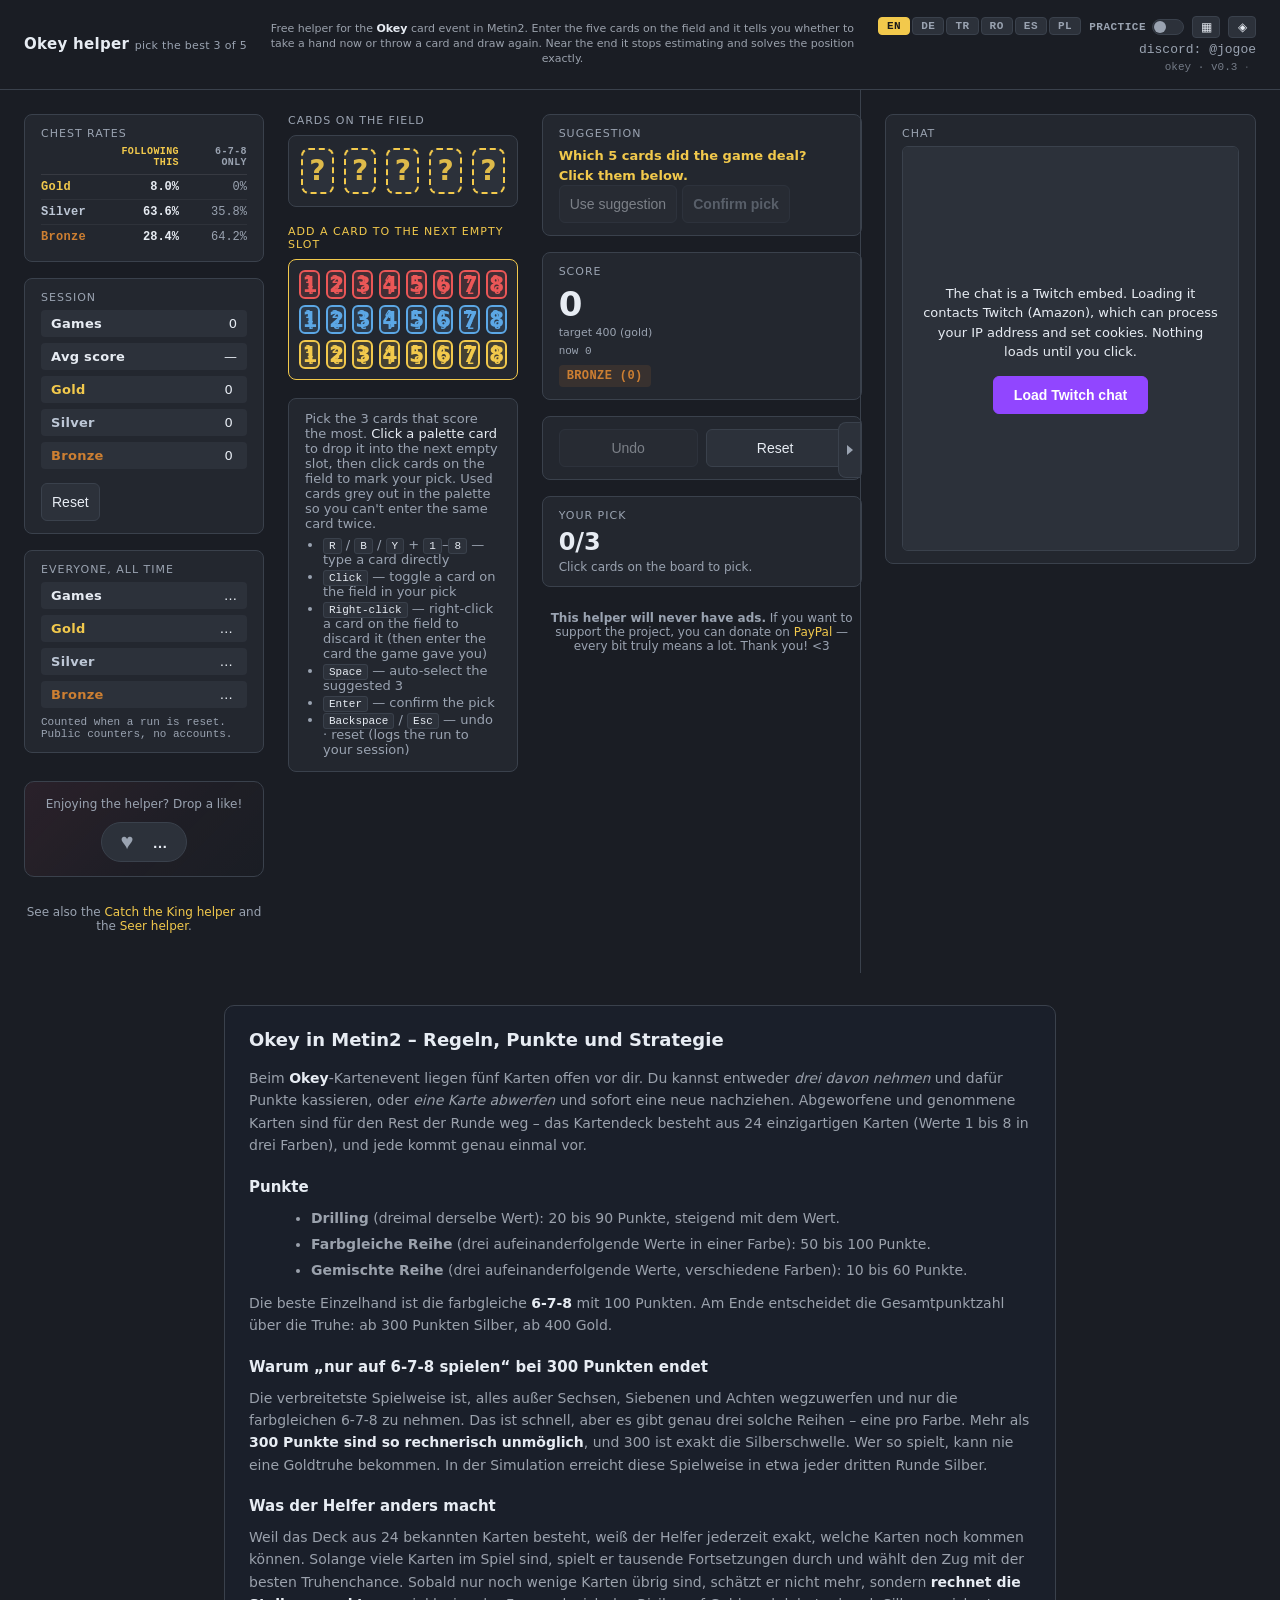
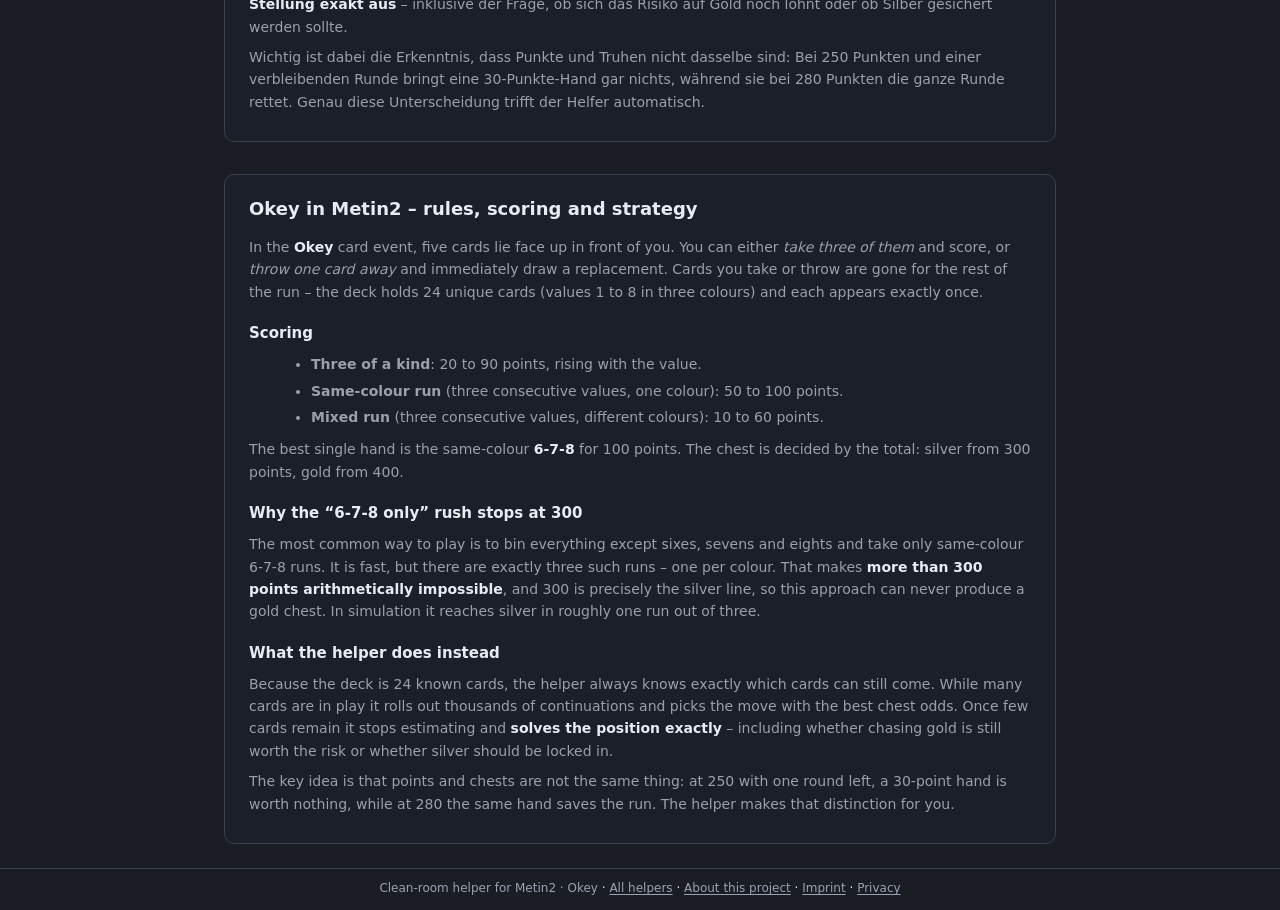
==== commit 6607a7e0: "feat(ui): add heuristic hints toggle button to header" ====
--- a/okey/index.html
+++ b/okey/index.html
@@ -43,6 +43,10 @@
             <span class="icon-on">▦</span><span class="icon-off">□</span>
           </button>
         </div>
+		<button id="heuristicHintsBtn" class="icon-toggle" type="button"
+				aria-label="Toggle slot hints" title="Toggle heuristic slot hints">
+		  <span class="icon-on">◈</span><span class="icon-off">◇</span>
+		</button>
       </div>
       <span class="discord">discord: @jogoe</span>
       <span class="version">okey · v0.3<span class="version-views" id="versionViews"></span></span>
@@ -135,8 +139,8 @@
       <div class="like-block">
         <p class="like-prompt" data-i18n="likePrompt">Enjoying the helper? Drop a like!</p>
         <button id="likeBtn" class="like-btn" type="button" aria-label="Like" title="Like">
-          <span class="like-heart">&#9829;</span>
-          <span id="likeCount" class="like-count">&hellip;</span>
+          <span class="like-heart">♥</span>
+          <span id="likeCount" class="like-count">…</span>
         </button>
       </div>
 
@@ -157,26 +161,28 @@
       <div class="help">
         <p data-i18n-html="helpIntro"></p>
         <ul>
-          <li><kbd>R</kbd> / <kbd>B</kbd> / <kbd>Y</kbd> + <kbd>1</kbd>&ndash;<kbd>8</kbd> &mdash; <span data-i18n="help1"></span></li>
-          <li><kbd>Click</kbd> &mdash; <span data-i18n="help2"></span></li>
-          <li><kbd>Right-click</kbd> &mdash; <span data-i18n="help3"></span></li>
-          <li><kbd>Space</kbd> &mdash; <span data-i18n="help4"></span></li>
-          <li><kbd>Enter</kbd> &mdash; <span data-i18n="help5"></span></li>
-          <li><kbd>Backspace</kbd> / <kbd>Esc</kbd> &mdash; <span data-i18n="help6"></span></li>
+          <li><kbd>R</kbd> / <kbd>B</kbd> / <kbd>Y</kbd> + <kbd>1</kbd>–<kbd>8</kbd> — <span data-i18n="help1"></span></li>
+          <li><kbd>Click</kbd> — <span data-i18n="help2"></span></li>
+          <li><kbd>Right-click</kbd> — <span data-i18n="help3"></span></li>
+          <li><kbd>Space</kbd> — <span data-i18n="help4"></span></li>
+          <li><kbd>Enter</kbd> — <span data-i18n="help5"></span></li>
+          <li><kbd>Backspace</kbd> / <kbd>Esc</kbd> — <span data-i18n="help6"></span></li>
         </ul>
       </div>
     </section>
 
     <aside class="info-panel">
-      <div class="info-block button-row">
-        <button id="confirmBtn" class="action-btn confirm-btn" type="button" disabled data-i18n="confirmPick">Confirm pick</button>
-      </div>
-
-      <div class="info-block button-row">
-        <button id="undoBtn" class="action-btn" type="button" disabled data-i18n="undo">Undo</button>
-        <button id="resetBtn" class="reset-btn" type="button" data-i18n="reset">Reset</button>
-      </div>
-
+      <!-- Suggestion block: heuristic answer + both action buttons -->
+      <div class="info-block suggestion-block">
+        <div class="label" data-i18n="suggestion">Suggestion</div>
+        <div id="suggestionNote" class="suggestion-note">—</div>
+        <div class="suggestion-actions">
+          <button id="acceptSuggestionBtn" class="action-btn" type="button" disabled data-i18n="useSuggestion">Use suggestion</button>
+          <button id="confirmBtn" class="action-btn confirm-btn" type="button" disabled data-i18n="confirmPick">Confirm pick</button>
+        </div>
+      </div>
+
+      <!-- Score: compact with chest and ceiling context -->
       <div class="info-block">
         <div class="label" data-i18n="scoreLabel">Score</div>
         <div id="score" class="score">0</div>
@@ -185,16 +191,17 @@
         <div id="chestProjection" class="chest-projection"></div>
       </div>
 
+      <!-- Secondary actions -->
+      <div class="info-block button-row">
+        <button id="undoBtn" class="action-btn" type="button" disabled data-i18n="undo">Undo</button>
+        <button id="resetBtn" class="reset-btn" type="button" data-i18n="reset">Reset</button>
+      </div>
+
+      <!-- Pick status (hidden in normal UI, optional in minimal) -->
       <div class="info-block">
         <div class="label" data-i18n="yourPick">Your pick</div>
         <div id="pickTotal" class="pick-total">0/3</div>
         <div id="pickLabel" class="pick-label" data-i18n="pickHint">Click cards on the field to pick.</div>
-      </div>
-
-      <div class="info-block">
-        <div class="label" data-i18n="suggestion">Suggestion</div>
-        <div id="suggestionNote" class="suggestion-note">—</div>
-        <button id="acceptSuggestionBtn" class="action-btn" type="button" disabled data-i18n="useSuggestion">Use suggestion</button>
       </div>
 
       <div class="promo-text" data-i18n-html="supportText"></div>
@@ -218,12 +225,12 @@
 
   <article class="long-form" id="guide">
     <section lang="de" class="long-form-section">
-      <h2>Okey in Metin2 &ndash; Regeln, Punkte und Strategie</h2>
-      <p>
-        Beim <strong>Okey</strong>-Kartenevent liegen f&uuml;nf Karten offen vor dir. Du kannst
-        entweder <em>drei davon nehmen</em> und daf&uuml;r Punkte kassieren, oder <em>eine Karte
-        abwerfen</em> und sofort eine neue nachziehen. Abgeworfene und genommene Karten sind f&uuml;r
-        den Rest der Runde weg &ndash; das Kartendeck besteht aus 24 einzigartigen Karten
+      <h2>Okey in Metin2 – Regeln, Punkte und Strategie</h2>
+      <p>
+        Beim <strong>Okey</strong>-Kartenevent liegen fünf Karten offen vor dir. Du kannst
+        entweder <em>drei davon nehmen</em> und dafür Punkte kassieren, oder <em>eine Karte
+        abwerfen</em> und sofort eine neue nachziehen. Abgeworfene und genommene Karten sind für
+        den Rest der Runde weg – das Kartendeck besteht aus 24 einzigartigen Karten
         (Werte 1 bis 8 in drei Farben), und jede kommt genau einmal vor.
       </p>
       <h3>Punkte</h3>
@@ -234,38 +241,38 @@
       </ul>
       <p>
         Die beste Einzelhand ist die farbgleiche <strong>6-7-8</strong> mit 100 Punkten. Am Ende
-        entscheidet die Gesamtpunktzahl &uuml;ber die Truhe: ab 300 Punkten Silber, ab 400 Gold.
-      </p>
-      <h3>Warum &bdquo;nur auf 6-7-8 spielen&ldquo; bei 300 Punkten endet</h3>
-      <p>
-        Die verbreitetste Spielweise ist, alles au&szlig;er Sechsen, Siebenen und Achten wegzuwerfen
+        entscheidet die Gesamtpunktzahl über die Truhe: ab 300 Punkten Silber, ab 400 Gold.
+      </p>
+      <h3>Warum „nur auf 6-7-8 spielen“ bei 300 Punkten endet</h3>
+      <p>
+        Die verbreitetste Spielweise ist, alles außer Sechsen, Siebenen und Achten wegzuwerfen
         und nur die farbgleichen 6-7-8 zu nehmen. Das ist schnell, aber es gibt genau drei solche
-        Reihen &ndash; eine pro Farbe. Mehr als <strong>300 Punkte sind so rechnerisch unm&ouml;glich</strong>,
+        Reihen – eine pro Farbe. Mehr als <strong>300 Punkte sind so rechnerisch unmöglich</strong>,
         und 300 ist exakt die Silberschwelle. Wer so spielt, kann nie eine Goldtruhe bekommen.
         In der Simulation erreicht diese Spielweise in etwa jeder dritten Runde Silber.
       </p>
       <h3>Was der Helfer anders macht</h3>
       <p>
-        Weil das Deck aus 24 bekannten Karten besteht, wei&szlig; der Helfer jederzeit exakt, welche
-        Karten noch kommen k&ouml;nnen. Solange viele Karten im Spiel sind, spielt er tausende
-        Fortsetzungen durch und w&auml;hlt den Zug mit der besten Truhenchance. Sobald nur noch wenige
-        Karten &uuml;brig sind, sch&auml;tzt er nicht mehr, sondern <strong>rechnet die Stellung exakt
-        aus</strong> &ndash; inklusive der Frage, ob sich das Risiko auf Gold noch lohnt oder ob
+        Weil das Deck aus 24 bekannten Karten besteht, weiß der Helfer jederzeit exakt, welche
+        Karten noch kommen können. Solange viele Karten im Spiel sind, spielt er tausende
+        Fortsetzungen durch und wählt den Zug mit der besten Truhenchance. Sobald nur noch wenige
+        Karten übrig sind, schätzt er nicht mehr, sondern <strong>rechnet die Stellung exakt
+        aus</strong> – inklusive der Frage, ob sich das Risiko auf Gold noch lohnt oder ob
         Silber gesichert werden sollte.
       </p>
       <p>
         Wichtig ist dabei die Erkenntnis, dass Punkte und Truhen nicht dasselbe sind: Bei 250 Punkten
-        und einer verbleibenden Runde bringt eine 30-Punkte-Hand gar nichts, w&auml;hrend sie bei 280
+        und einer verbleibenden Runde bringt eine 30-Punkte-Hand gar nichts, während sie bei 280
         Punkten die ganze Runde rettet. Genau diese Unterscheidung trifft der Helfer automatisch.
       </p>
     </section>
 
     <section lang="en" class="long-form-section">
-      <h2>Okey in Metin2 &ndash; rules, scoring and strategy</h2>
+      <h2>Okey in Metin2 – rules, scoring and strategy</h2>
       <p>
         In the <strong>Okey</strong> card event, five cards lie face up in front of you. You can
         either <em>take three of them</em> and score, or <em>throw one card away</em> and immediately
-        draw a replacement. Cards you take or throw are gone for the rest of the run &ndash; the deck
+        draw a replacement. Cards you take or throw are gone for the rest of the run – the deck
         holds 24 unique cards (values 1 to 8 in three colours) and each appears exactly once.
       </p>
       <h3>Scoring</h3>
@@ -278,10 +285,10 @@
         The best single hand is the same-colour <strong>6-7-8</strong> for 100 points. The chest is
         decided by the total: silver from 300 points, gold from 400.
       </p>
-      <h3>Why the &ldquo;6-7-8 only&rdquo; rush stops at 300</h3>
+      <h3>Why the “6-7-8 only” rush stops at 300</h3>
       <p>
         The most common way to play is to bin everything except sixes, sevens and eights and take
-        only same-colour 6-7-8 runs. It is fast, but there are exactly three such runs &ndash; one per
+        only same-colour 6-7-8 runs. It is fast, but there are exactly three such runs – one per
         colour. That makes <strong>more than 300 points arithmetically impossible</strong>, and 300 is
         precisely the silver line, so this approach can never produce a gold chest. In simulation it
         reaches silver in roughly one run out of three.
@@ -291,7 +298,7 @@
         Because the deck is 24 known cards, the helper always knows exactly which cards can still
         come. While many cards are in play it rolls out thousands of continuations and picks the move
         with the best chest odds. Once few cards remain it stops estimating and <strong>solves the
-        position exactly</strong> &ndash; including whether chasing gold is still worth the risk or
+        position exactly</strong> – including whether chasing gold is still worth the risk or
         whether silver should be locked in.
       </p>
       <p>
@@ -303,21 +310,21 @@
   </article>
 
   <footer>
-    <span class="subtle" data-i18n="footer">Clean-room helper for Metin2 &middot; Okey</span>
-    <span class="footer-sep">&middot;</span>
+    <span class="subtle" data-i18n="footer">Clean-room helper for Metin2 · Okey</span>
+    <span class="footer-sep">·</span>
     <button class="footer-link" type="button" onclick="location.href='../'" data-i18n="allHelpers">All helpers</button>
-    <span class="footer-sep">&middot;</span>
+    <span class="footer-sep">·</span>
     <button class="footer-link" type="button" data-open-modal="aboutModal" data-i18n="about">About this project</button>
-    <span class="footer-sep">&middot;</span>
+    <span class="footer-sep">·</span>
     <button class="footer-link" type="button" data-open-modal="impressumModal" data-i18n="impressum">Imprint</button>
-    <span class="footer-sep">&middot;</span>
+    <span class="footer-sep">·</span>
     <button class="footer-link" type="button" data-open-modal="datenschutzModal" data-i18n="privacy">Privacy</button>
   </footer>
 
   <div id="aboutModal" class="modal" role="dialog" aria-modal="true" aria-labelledby="aboutTitle" hidden>
     <div class="modal-backdrop" data-close></div>
     <div class="modal-card" tabindex="-1">
-      <button class="modal-close" type="button" aria-label="Close" data-close>&times;</button>
+      <button class="modal-close" type="button" aria-label="Close" data-close>×</button>
       <h2 id="aboutTitle" data-i18n="aboutTitle">About this project</h2>
 
       <h3 data-i18n="aboutSolverHeading">How the solver works</h3>
@@ -334,7 +341,7 @@
   <div id="impressumModal" class="modal" role="dialog" aria-modal="true" aria-labelledby="impressumTitle" hidden>
     <div class="modal-backdrop" data-close></div>
     <div class="modal-card" tabindex="-1">
-      <button class="modal-close" type="button" aria-label="Close" data-close>&times;</button>
+      <button class="modal-close" type="button" aria-label="Close" data-close>×</button>
       <h2 id="impressumTitle" data-i18n="impressumTitle">Imprint</h2>
       <div data-i18n-html="impressumBody"></div>
     </div>
@@ -343,7 +350,7 @@
   <div id="datenschutzModal" class="modal" role="dialog" aria-modal="true" aria-labelledby="datenschutzTitle" hidden>
     <div class="modal-backdrop" data-close></div>
     <div class="modal-card" tabindex="-1">
-      <button class="modal-close" type="button" aria-label="Close" data-close>&times;</button>
+      <button class="modal-close" type="button" aria-label="Close" data-close>×</button>
       <h2 id="datenschutzTitle" data-i18n="datenschutzTitle">Privacy policy</h2>
       <div data-i18n-html="datenschutzBody"></div>
       <div class="datenschutz-controls">
@@ -358,8 +365,8 @@
 
   <div id="runOverlay" class="run-overlay" hidden>
     <div class="run-overlay-card" role="dialog" aria-modal="true" aria-labelledby="runOverlayTitle">
-      <div class="run-overlay-chest" id="runOverlayChest">&#127942;</div>
-      <h2 id="runOverlayTitle" data-i18n="doneTitle">Done &mdash; no better chest possible</h2>
+      <div class="run-overlay-chest" id="runOverlayChest">🏆</div>
+      <h2 id="runOverlayTitle" data-i18n="doneTitle">Done — no better chest possible</h2>
       <p id="runOverlayBody"></p>
       <button id="runOverlayBtn" class="action-btn" type="button" data-i18n="doneNextRun">Start the next run</button>
       <button id="runOverlayDismiss" class="footer-link" type="button" data-i18n="doneKeepPlaying">keep playing anyway</button>
@@ -370,4 +377,4 @@
 
   <script type="module" src="main.js"></script>
 </body>
-</html>
+</html>
--- a/okey/style.css
+++ b/okey/style.css
@@ -102,6 +102,7 @@
   max-width: 1220px;
   margin: 0 auto;
   width: 100%;
+  transition: grid-template-columns 250ms ease, padding 250ms ease;
 }
 
 .stats-panel {
@@ -771,12 +772,58 @@
 body.minimal-ui .help {
   display: none;
 }
+/* Visual order in minimal-ui: suggestion → confirm → score → actions.
+   Uses CSS order: on the existing flex-column .info-panel — no HTML changes. */
 body.minimal-ui .info-panel > .info-block { display: none; }
-body.minimal-ui .info-panel > .info-block:first-child,           /* current card */
-body.minimal-ui .info-panel > .info-block.button-row {           /* undo + reset */
+
+/* Suggestion — highest priority, shown first */
+body.minimal-ui .info-panel > .info-block:has(#suggestionNote) {
   display: block;
-}
-body.minimal-ui .board { max-width: 720px; margin: 0 auto; }
+  order: 1;
+  border-color: rgba(242, 201, 76, 0.45);
+  background: rgba(242, 201, 76, 0.04);
+}
+/* Larger suggestion text for readability */
+body.minimal-ui .suggestion-note { font-size: 15px; }
+
+/* Confirm pick — immediately below suggestion */
+body.minimal-ui .info-panel > .info-block:has(#confirmBtn) {
+  display: block;
+  order: 2;
+}
+
+/* Score — inline with chest badge, label hidden */
+body.minimal-ui .info-panel > .info-block:has(#score) {
+  display: flex;
+  align-items: center;
+  gap: 10px;
+  order: 3;
+}
+body.minimal-ui .info-panel > .info-block:has(#score) .label { display: none; }
+body.minimal-ui .score-target,
+body.minimal-ui #scoreCeiling { display: none; }
+body.minimal-ui .score { font-size: 22px; }
+body.minimal-ui #chestProjection { margin-top: 0; }
+
+/* Undo / Reset — secondary actions, last */
+body.minimal-ui .info-panel > .info-block:has(#undoBtn) {
+  display: block;
+  order: 4;
+}
+
+/* Tighter spacing between blocks */
+body.minimal-ui .info-panel { gap: 8px; }
+
+/* Compact header: hide decorative chrome, keep functional controls */
+body.minimal-ui header { padding: 8px 16px; }
+body.minimal-ui header h1 .subtle,
+body.minimal-ui .discord,
+body.minimal-ui .version,
+body.minimal-ui .page-intro { display: none; }
+
+
+/* Hide redundant labels in minimal-ui — board and palette are self-evident */
+body.minimal-ui .board-label { display: none; }
 
 /* Twitch chat embed — sits at the bottom of the right info-panel. The iframe
    is owned by Twitch (we can't restyle its internals), so we contain it in a
@@ -1036,7 +1083,7 @@
   justify-content: center;
   font-family: inherit;
   color: var(--fg);
-  transition: transform 80ms ease, border-color 100ms ease, box-shadow 120ms ease;
+  transition: transform 80ms ease, border-color 100ms ease, box-shadow 200ms ease;
 }
 .slot:hover { transform: translateY(-1px); border-color: var(--fg-dim); }
 
@@ -1138,6 +1185,22 @@
   border-style: dashed;
   animation: okeyDiscardPulse 1.4s ease-in-out infinite;
 }
+/* Heuristic slot hints — shown while worker computes (strong=false).
+   Dashed border signals "provisional", matching the .slot-awaiting pattern.
+   No badge, no animation — static and quiet so the final answer feels decisive. */
+.slot-heuristic-pick {
+  border-style: dashed;
+  border-color: rgba(242, 201, 76, 0.50);
+  background:   rgba(242, 201, 76, 0.04);
+  box-shadow:   0 0 6px 2px rgba(242, 201, 76, 0.12);
+}
+.slot-heuristic-discard {
+  border-style: dashed;
+  border-color: rgba(235, 87, 87, 0.45);
+  background:   rgba(235, 87, 87, 0.04);
+  box-shadow:   0 0 6px 2px rgba(235, 87, 87, 0.10);
+}
+
 .slot-suggested-discard:not(.slot-picked)::before {
   content: "DISCARD";
   position: absolute;
@@ -1654,9 +1717,47 @@
 
 /* Suggestion still being upgraded from the instant heuristic answer to the
    full search: dimmed so it reads as provisional rather than final. */
+/* Pending suggestion — heuristic answer shown immediately while worker computes.
+   Spinner via ::before pseudo-element; no italic — text reads as confident. */
 .suggestion-note.pending {
-  opacity: 0.6;
-  transition: opacity 120ms ease;
+  opacity: 0.78;
+  padding-left: 20px;
+  position: relative;
+  transition: opacity 180ms ease, padding-left 180ms ease, border-color 180ms ease;
+}
+.suggestion-note.pending::before {
+  content: '';
+  position: absolute;
+  left: 0;
+  top: 50%;
+  transform: translateY(-50%);
+  width: 12px;
+  height: 12px;
+  border-radius: 50%;
+  border: 2px solid transparent;
+  border-top-color: var(--fg-dim);
+  animation: suggestionSpin 0.7s linear infinite;
+}
+.suggestion-note.pending.pending-pick::before    { border-top-color: var(--accent); }
+.suggestion-note.pending.pending-discard::before { border-top-color: var(--danger); }
+@keyframes suggestionSpin {
+  to { transform: translateY(-50%) rotate(360deg); }
+}
+.suggestion-note:not(.pending) {
+  padding-left: 0;
+  transition: opacity 180ms ease, padding-left 180ms ease;
+}
+/* Secondary status line — shows "Calculating best move…" below the heuristic
+   answer while the worker computes. Uses content: attr() so it is i18n-aware
+   (data-status is set to t("calculatingSuggestion") in refresh()). */
+.suggestion-note[data-status]:not([data-status=''])::after {
+  content: attr(data-status);
+  display: block;
+  font-size: 11px;
+  color: var(--fg-dim);
+  opacity: 0.65;
+  margin-top: 3px;
+  letter-spacing: 0.2px;
 }
 
 
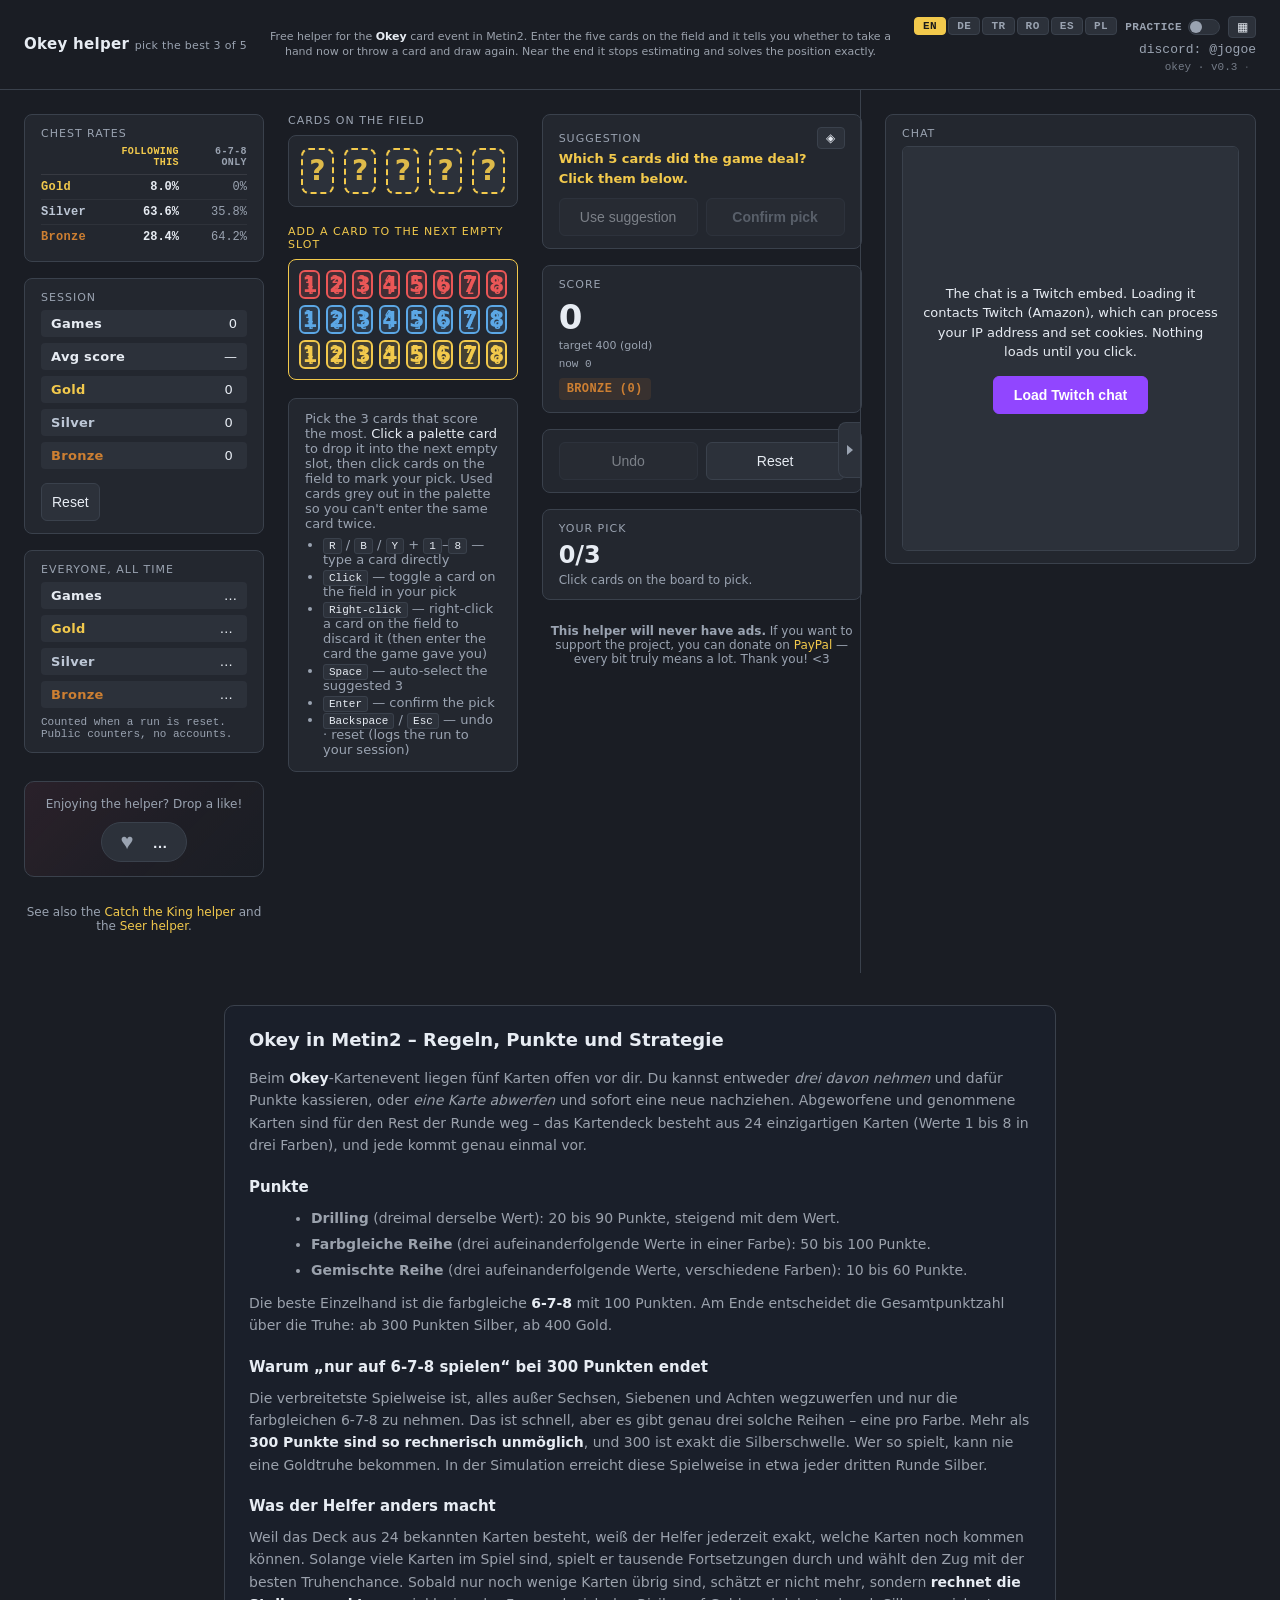
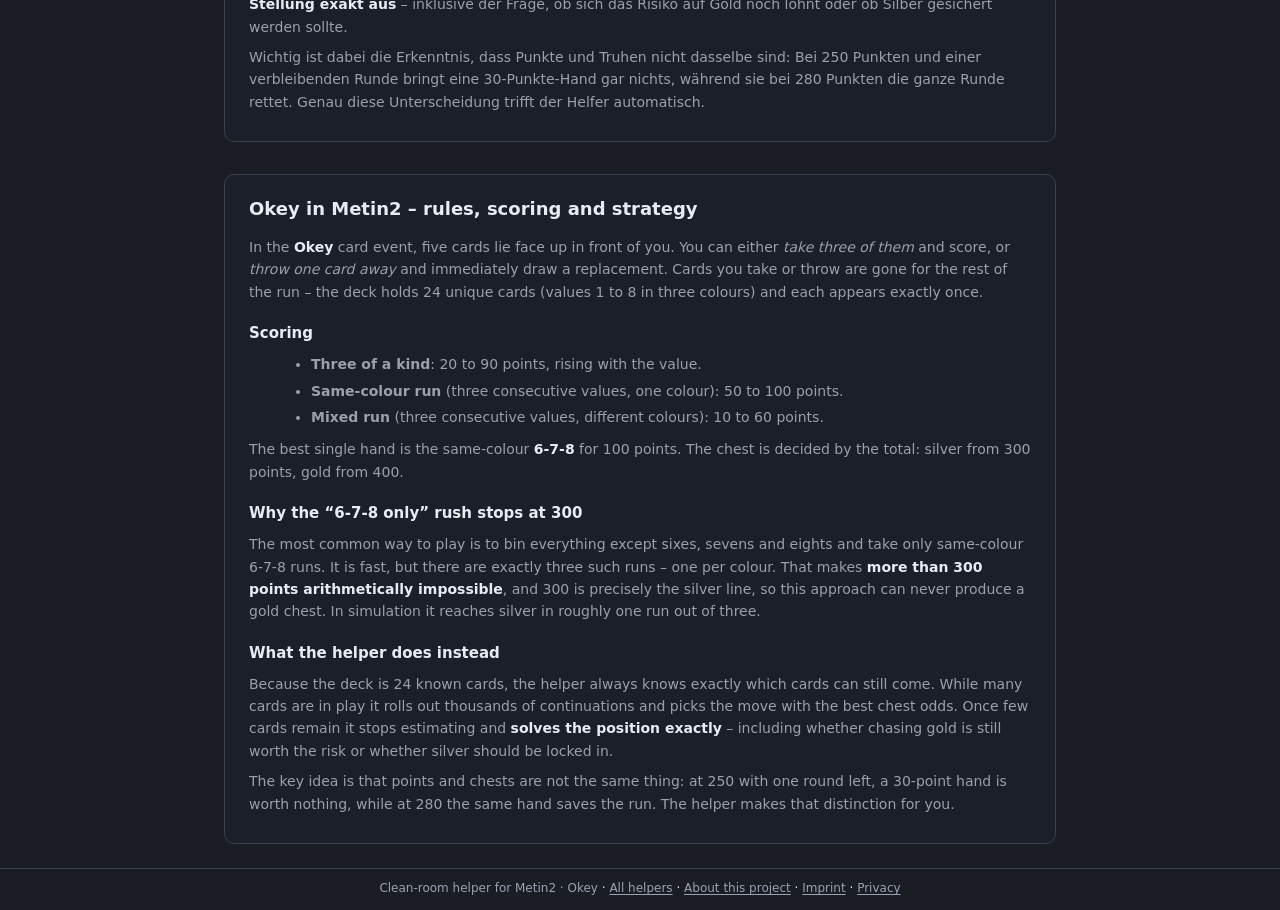
==== commit 1ac5277d: "fix(ui): move hints toggle into suggestion header; fix undo/reset btn stretch in minimal-ui" ====
--- a/okey/index.html
+++ b/okey/index.html
@@ -43,10 +43,6 @@
             <span class="icon-on">▦</span><span class="icon-off">□</span>
           </button>
         </div>
-		<button id="heuristicHintsBtn" class="icon-toggle" type="button"
-				aria-label="Toggle slot hints" title="Toggle heuristic slot hints">
-		  <span class="icon-on">◈</span><span class="icon-off">◇</span>
-		</button>
       </div>
       <span class="discord">discord: @jogoe</span>
       <span class="version">okey · v0.3<span class="version-views" id="versionViews"></span></span>
@@ -174,7 +170,13 @@
     <aside class="info-panel">
       <!-- Suggestion block: heuristic answer + both action buttons -->
       <div class="info-block suggestion-block">
-        <div class="label" data-i18n="suggestion">Suggestion</div>
+        <div class="suggestion-header">
+          <div class="label" data-i18n="suggestion">Suggestion</div>
+          <button id="heuristicHintsBtn" class="icon-toggle hint-toggle" type="button"
+                  aria-label="Toggle slot hints" title="Toggle heuristic slot hints">
+            <span class="icon-on">◈</span><span class="icon-off">◇</span>
+          </button>
+        </div>
         <div id="suggestionNote" class="suggestion-note">—</div>
         <div class="suggestion-actions">
           <button id="acceptSuggestionBtn" class="action-btn" type="button" disabled data-i18n="useSuggestion">Use suggestion</button>
--- a/okey/style.css
+++ b/okey/style.css
@@ -545,6 +545,37 @@
   font-size: 13px;
   color: var(--fg);
   line-height: 1.5;
+  margin-bottom: 10px;
+}
+
+/* Suggestion block — groups the hint text with both action buttons */
+.suggestion-block { }
+
+/* Suggestion block header */
+.suggestion-header {
+  display: flex;
+  align-items: center;
+  justify-content: space-between;
+  margin-bottom: 0;
+}
+.suggestion-header .label {
+  margin-bottom: 0;
+}
+.hint-toggle {
+  height: 20px;
+  min-width: 24px;
+  padding: 0 5px;
+  font-size: 13px;
+  flex-shrink: 0;
+}
+
+/* Two action buttons side by side */
+.suggestion-actions {
+  display: flex;
+  gap: 8px;
+}
+.suggestion-actions .action-btn {
+  flex: 1;
 }
 
 .suggestion-label {
@@ -807,7 +838,8 @@
 
 /* Undo / Reset — secondary actions, last */
 body.minimal-ui .info-panel > .info-block:has(#undoBtn) {
-  display: block;
+  display: flex;
+  gap: 8px;
   order: 4;
 }
 
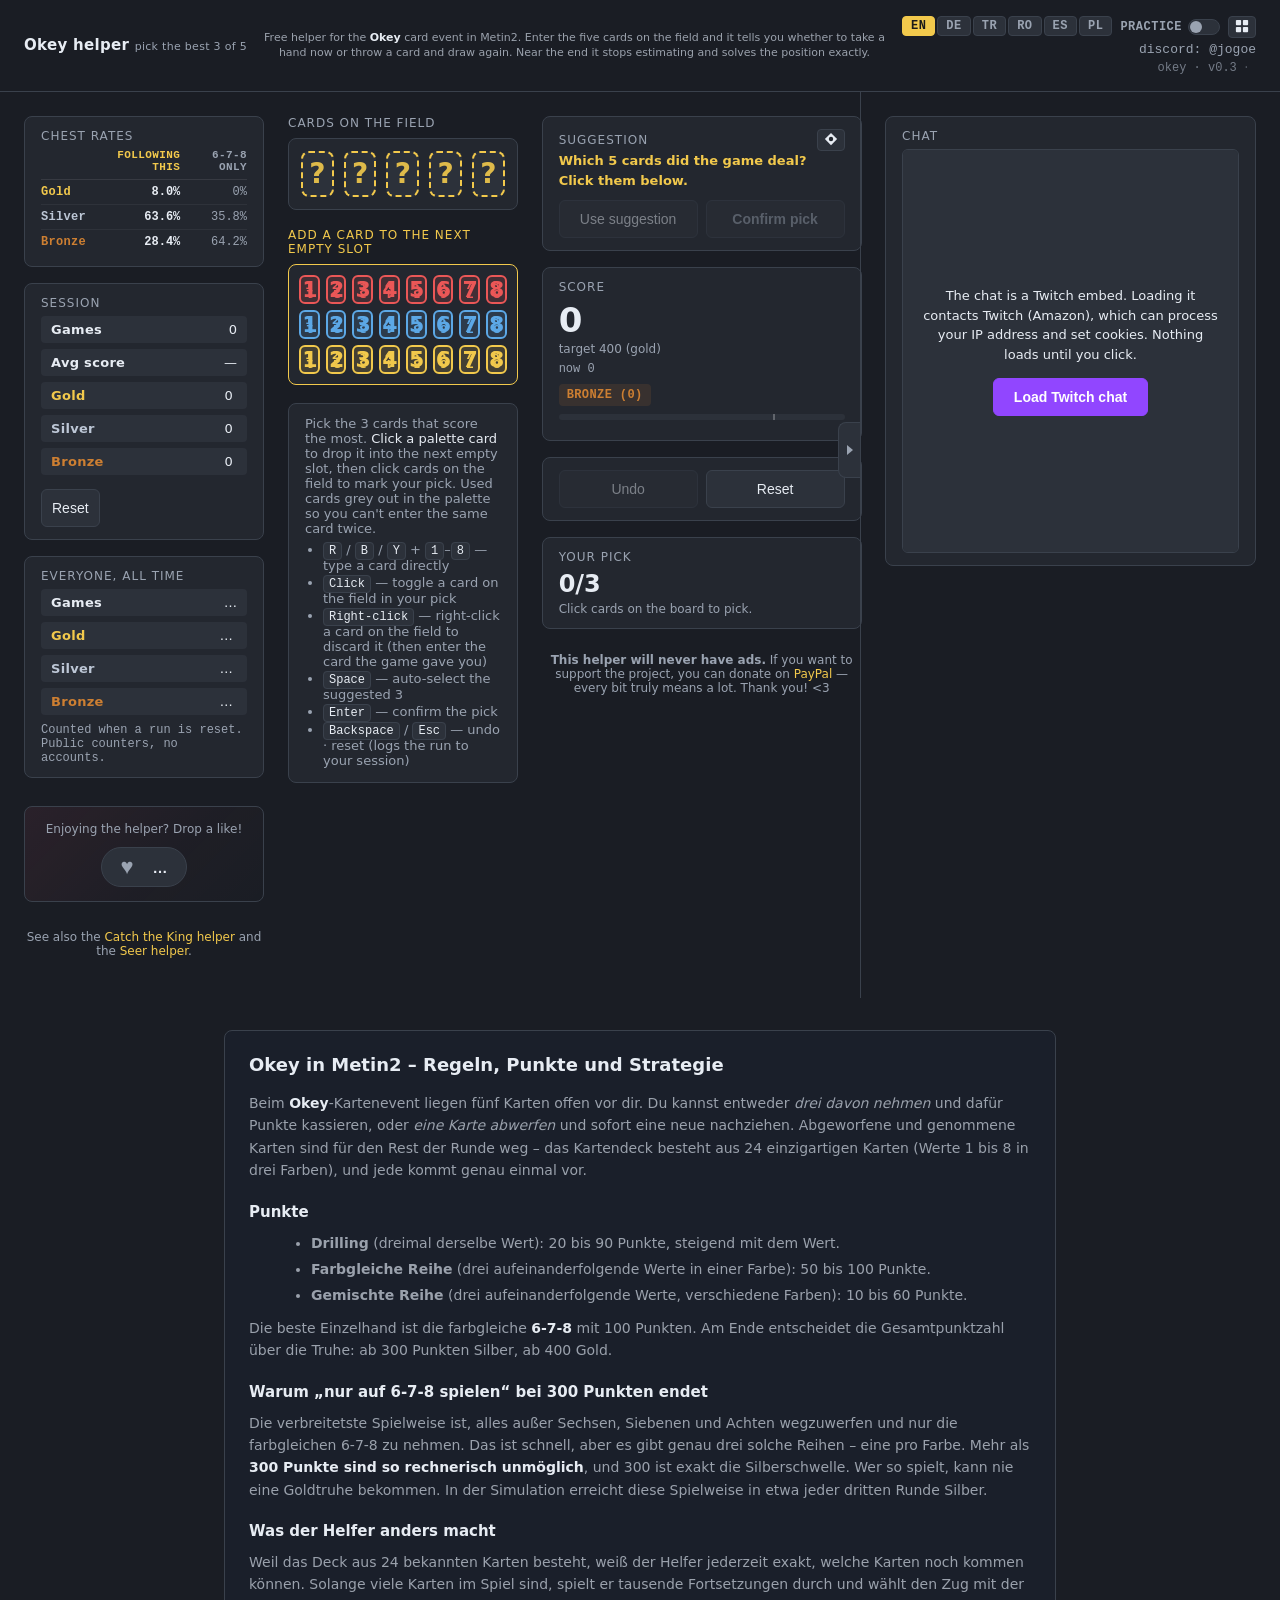
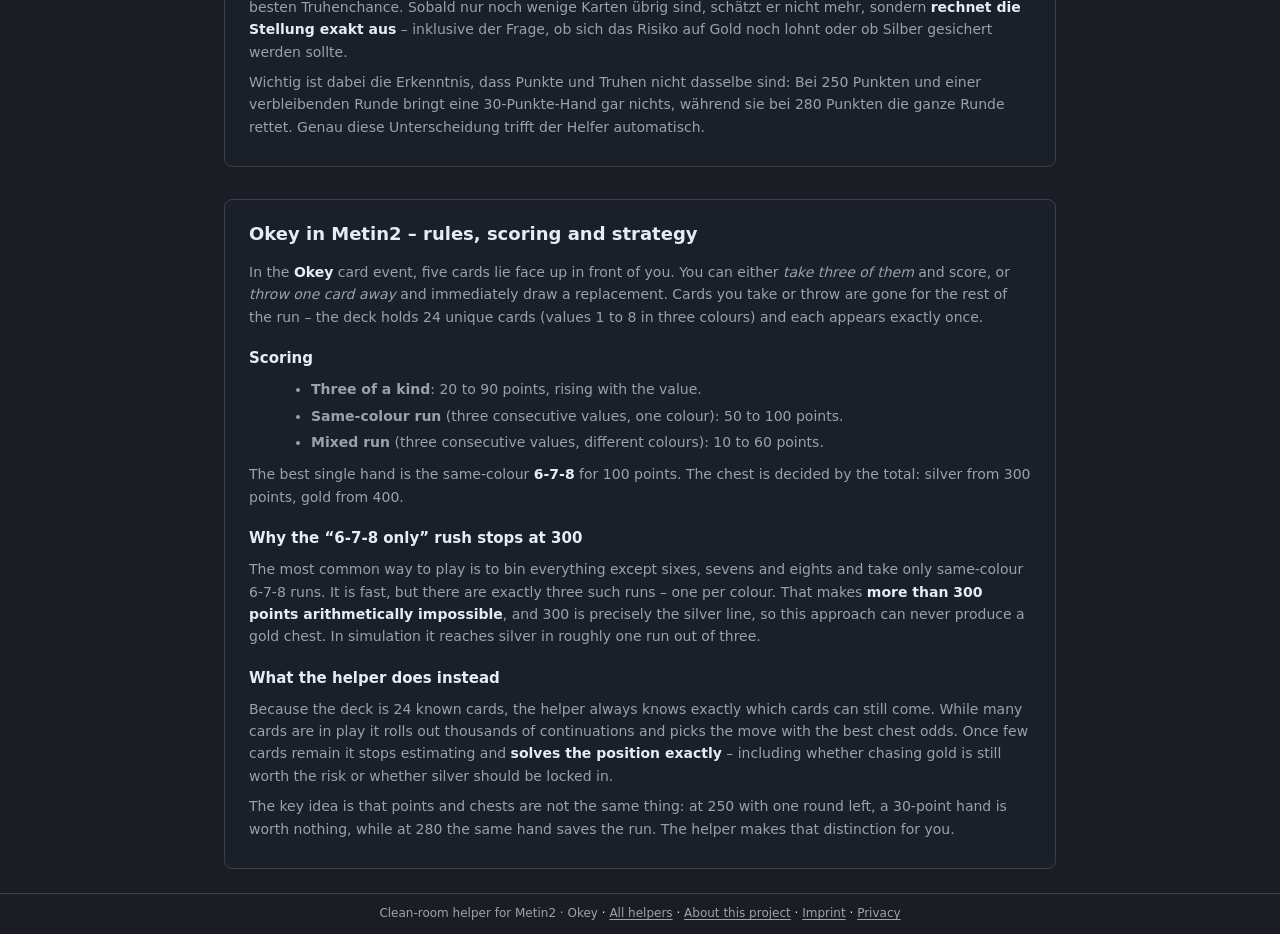
==== commit f620ab35: "feat(ui): 16 UI/UX improvements — tokens, a11y, mobile, score bar, silver-locked, toast dismiss, SVG" ====
--- a/okey/index.html
+++ b/okey/index.html
@@ -40,7 +40,7 @@
         </label>
         <div class="header-toggles" role="group" aria-label="Toggles">
           <button id="minimalUiBtn" class="icon-toggle" type="button" aria-label="Toggle minimal UI" data-i18n-title="minimalUi">
-            <span class="icon-on">▦</span><span class="icon-off">□</span>
+            <span class="icon-on" aria-hidden="true"><svg width="14" height="14" viewBox="0 0 16 16" fill="currentColor"><rect x="1" y="1" width="6" height="6" rx="1"/><rect x="9" y="1" width="6" height="6" rx="1"/><rect x="1" y="9" width="6" height="6" rx="1"/><rect x="9" y="9" width="6" height="6" rx="1"/></svg></span><span class="icon-off" aria-hidden="true"><svg width="14" height="14" viewBox="0 0 16 16" fill="none" stroke="currentColor" stroke-width="1.5"><rect x="1.75" y="1.75" width="12.5" height="12.5" rx="1.5"/></svg></span>
           </button>
         </div>
       </div>
@@ -174,7 +174,7 @@
           <div class="label" data-i18n="suggestion">Suggestion</div>
           <button id="heuristicHintsBtn" class="icon-toggle hint-toggle" type="button"
                   aria-label="Toggle slot hints" title="Toggle heuristic slot hints">
-            <span class="icon-on">◈</span><span class="icon-off">◇</span>
+            <span class="icon-on" aria-hidden="true"><svg width="14" height="14" viewBox="0 0 16 16" fill="currentColor"><path d="M8 1L15 8L8 15L1 8Z"/><circle cx="8" cy="8" r="2.5" fill="var(--bg-2)"/></svg></span><span class="icon-off" aria-hidden="true"><svg width="14" height="14" viewBox="0 0 16 16" fill="none" stroke="currentColor" stroke-width="1.5"><path d="M8 1.5L14.5 8L8 14.5L1.5 8Z"/></svg></span>
           </button>
         </div>
         <div id="suggestionNote" class="suggestion-note">—</div>
@@ -191,6 +191,10 @@
         <div class="score-target" data-i18n="scoreTarget">target 400 (gold)</div>
         <div id="scoreCeiling" class="score-ceiling"></div>
         <div id="chestProjection" class="chest-projection"></div>
+      <div class="score-bar" aria-hidden="true">
+        <div id="scoreBarFill" class="score-bar-fill"></div>
+        <div class="score-bar-mark silver-mark" title="Silver: 300 pts"></div>
+      </div>
       </div>
 
       <!-- Secondary actions -->
@@ -375,7 +379,10 @@
     </div>
   </div>
 
-  <div id="toast" class="toast" role="status" aria-live="polite"></div>
+  <div id="toast" class="toast" role="status" aria-live="polite">
+  <span id="toastMsg"></span>
+  <button id="toastClose" class="toast-close" aria-label="Dismiss">&#215;</button>
+</div>
 
   <script type="module" src="main.js"></script>
 </body>
--- a/okey/style.css
+++ b/okey/style.css
@@ -10,6 +10,27 @@
   --warn: #f2994a;
   --border: #3a414c;
 
+
+  /* ── Radius tokens ── */
+  --radius-sm: 4px;
+  --radius-md: 6px;
+  --radius-lg: 8px;
+  --radius-xl: 12px;
+  --radius-pill: 999px;
+
+  /* ── Spacing tokens ── */
+  --space-1: 2px;
+  --space-2: 4px;
+  --space-3: 6px;
+  --space-4: 8px;
+  --space-5: 10px;
+  --space-6: 12px;
+  --space-7: 14px;
+  --space-8: 16px;
+  --space-9: 18px;
+  --space-10: 20px;
+  --space-12: 24px;
+  --space-16: 32px;
   --v1: #8a94a6;
   --v2: #56cc9d;
   --v3: #5ca8e6;
@@ -22,6 +43,7 @@
 
 body {
   margin: 0;
+  overflow-x: hidden;
   background: var(--bg);
   color: var(--fg);
   font-family: system-ui, -apple-system, "Segoe UI", Roboto, sans-serif;
@@ -31,36 +53,36 @@
 }
 
 header {
-  padding: 16px 24px;
+  padding: var(--space-8) var(--space-12);
   border-bottom: 1px solid var(--border);
   display: flex;
   justify-content: space-between;
   align-items: center;
-  gap: 16px;
+  gap: var(--space-8);
 }
 
 .header-meta {
   display: flex;
   flex-direction: column;
   align-items: flex-end;
-  gap: 4px;
+  gap: var(--space-2);
 }
 
 .lang-switcher {
   display: inline-flex;
-  gap: 2px;
-  margin-bottom: 2px;
+  gap: var(--space-1);
+  margin-bottom: var(--space-1);
 }
 .lang-btn {
   background: var(--bg-3);
   border: 1px solid var(--border);
   color: var(--fg-dim);
-  padding: 2px 8px;
-  font-size: 11px;
+  padding: var(--space-1) var(--space-4);
+  font-size: 12px;
   font-weight: 600;
   letter-spacing: 0.5px;
   font-family: ui-monospace, "SF Mono", Menlo, monospace;
-  border-radius: 4px;
+  border-radius: var(--radius-sm);
   cursor: pointer;
   transition: background 100ms ease, color 100ms ease, border-color 100ms ease;
 }
@@ -79,7 +101,7 @@
 
 .version {
   color: var(--fg-dim);
-  font-size: 11px;
+  font-size: 12px;
   font-family: ui-monospace, "SF Mono", Menlo, monospace;
   opacity: 0.7;
 }
@@ -91,14 +113,14 @@
   letter-spacing: 0.5px;
 }
 
-.subtle { color: var(--fg-dim); font-weight: 400; }
+.subtle { color: var(--fg-dim); font-weight: 400; font-size: 12px; }
 
 main {
   flex: 1;
   display: grid;
   grid-template-columns: 240px 1fr 320px;
-  gap: 24px;
-  padding: 24px;
+  gap: var(--space-12);
+  padding: var(--space-12);
   max-width: 1220px;
   margin: 0 auto;
   width: 100%;
@@ -108,25 +130,25 @@
 .stats-panel {
   display: flex;
   flex-direction: column;
-  gap: 16px;
+  gap: var(--space-8);
 }
 
 .chest-list, .session-list {
   list-style: none;
   padding: 0;
-  margin: 0 0 6px 0;
+  margin: 0 0 var(--space-3) 0;
   display: flex;
   flex-direction: column;
-  gap: 6px;
+  gap: var(--space-3);
 }
 .chest-row, .session-row {
   display: grid;
   grid-template-columns: 1fr auto auto;
   align-items: center;
-  gap: 8px;
+  gap: var(--space-4);
   background: var(--bg-3);
-  border-radius: 4px;
-  padding: 6px 10px;
+  border-radius: var(--radius-sm);
+  padding: var(--space-3) var(--space-5);
   font-size: 13px;
 }
 .session-row {
@@ -150,13 +172,13 @@
 .session-name.chest-bronze { color: #cd7f32; }
 .chest-note {
   color: var(--fg-dim);
-  font-size: 11px;
-  margin-top: 8px;
+  font-size: 12px;
+  margin-top: var(--space-4);
   font-family: ui-monospace, "SF Mono", Menlo, monospace;
 }
 .session-pct {
   color: var(--fg-dim);
-  font-size: 11px;
+  font-size: 12px;
 }
 
 /* Chest-rate comparison: what the solver reaches vs how the event is usually
@@ -170,17 +192,17 @@
 }
 .compare th {
   font-weight: 600;
-  font-size: 10px;
+  font-size: 11px;
   letter-spacing: 0.4px;
   text-transform: uppercase;
   color: var(--fg-dim);
   text-align: right;
-  padding: 0 0 6px 8px;
+  padding: 0 0 var(--space-3) var(--space-4);
   border-bottom: 1px solid rgba(255, 255, 255, 0.09);
 }
 .compare th:first-child { text-align: left; padding-left: 0; }
 .compare td {
-  padding: 5px 0 5px 8px;
+  padding: 5px 0 5px var(--space-4);
   text-align: right;
 }
 .compare td:first-child {
@@ -199,34 +221,34 @@
 .chest-name.chest-silver { color: #bdc7d6; }
 .chest-name.chest-bronze { color: #cd7f32; }
 .session-reset {
-  margin-top: 8px;
+  margin-top: var(--space-4);
 }
 
 .board-panel {
   display: flex;
   flex-direction: column;
-  gap: 16px;
+  gap: var(--space-8);
 }
 
 .board {
   display: grid;
   grid-template-columns: repeat(5, 1fr);
   grid-template-rows: repeat(5, 1fr);
-  gap: 6px;
+  gap: var(--space-3);
   aspect-ratio: 1;
   max-width: 560px;
   width: 100%;
   align-self: center;
   background: var(--bg-2);
-  padding: 8px;
-  border-radius: 8px;
+  padding: var(--space-4);
+  border-radius: var(--radius-lg);
   border: 1px solid var(--border);
 }
 
 .cell {
   background: var(--bg-3);
   border: 2px solid var(--border);
-  border-radius: 6px;
+  border-radius: var(--radius-md);
   display: flex;
   align-items: center;
   justify-content: center;
@@ -320,10 +342,10 @@
   font-size: 10px;
   font-weight: 800;
   letter-spacing: 0.6px;
-  padding: 2px 7px;
+  padding: var(--space-1) 7px;
   background: var(--accent);
   color: #1a1a1a;
-  border-radius: 999px;
+  border-radius: var(--radius-pill);
   box-shadow: 0 2px 6px rgba(0, 0, 0, 0.4), 0 0 8px rgba(242, 201, 76, 0.6);
   z-index: 4;
   pointer-events: none;
@@ -382,8 +404,8 @@
   background: rgba(242, 153, 74, 0.08);
   border: 1px solid rgba(242, 153, 74, 0.3);
   border-left: 3px solid var(--warn);
-  border-radius: 6px;
-  padding: 10px 14px;
+  border-radius: var(--radius-md);
+  padding: var(--space-5) var(--space-7);
   font-size: 12px;
   color: var(--fg-dim);
   line-height: 1.5;
@@ -391,7 +413,7 @@
 .disclaimer strong { color: var(--warn); }
 
 .promo-text {
-  margin: 8px 0 16px 0;
+  margin: var(--space-4) 0 var(--space-8) 0;
   font-size: 12px;
   color: var(--fg-dim);
   text-align: center;
@@ -409,8 +431,8 @@
 .help {
   background: var(--bg-2);
   border: 1px solid var(--border);
-  border-radius: 8px;
-  padding: 12px 16px;
+  border-radius: var(--radius-lg);
+  padding: var(--space-6) var(--space-8);
   font-size: 13px;
   color: var(--fg-dim);
 }
@@ -421,9 +443,9 @@
 kbd {
   background: var(--bg-3);
   border: 1px solid var(--border);
-  border-radius: 3px;
+  border-radius: var(--radius-sm);
   padding: 1px 5px;
-  font-size: 11px;
+  font-size: 12px;
   font-family: ui-monospace, "SF Mono", Menlo, monospace;
   color: var(--fg);
 }
@@ -431,22 +453,22 @@
 .info-panel {
   display: flex;
   flex-direction: column;
-  gap: 16px;
+  gap: var(--space-8);
 }
 
 .info-block {
   background: var(--bg-2);
   border: 1px solid var(--border);
-  border-radius: 8px;
-  padding: 12px 16px;
+  border-radius: var(--radius-lg);
+  padding: var(--space-6) var(--space-8);
 }
 
 .label {
-  font-size: 11px;
+  font-size: 12px;
   letter-spacing: 1px;
   text-transform: uppercase;
   color: var(--fg-dim);
-  margin-bottom: 6px;
+  margin-bottom: var(--space-3);
 }
 
 .current-card {
@@ -460,7 +482,7 @@
 .turn-hint {
   font-size: 12px;
   color: var(--fg-dim);
-  margin-top: 4px;
+  margin-top: var(--space-2);
 }
 
 .score {
@@ -469,14 +491,14 @@
 }
 .score.good { color: var(--safe); }
 .score-target {
-  font-size: 11px;
-  color: var(--fg-dim);
-  margin-top: 2px;
+  font-size: 12px;
+  color: var(--fg-dim);
+  margin-top: var(--space-1);
 }
 .score-ceiling {
-  font-size: 11px;
-  color: var(--fg-dim);
-  margin-top: 6px;
+  font-size: 12px;
+  color: var(--fg-dim);
+  margin-top: var(--space-3);
   font-family: ui-monospace, "SF Mono", Menlo, monospace;
 }
 .score-ceiling.unreachable { color: var(--danger); }
@@ -492,9 +514,9 @@
 .game-gold-pct.warm  { color: var(--warn); }
 .game-gold-pct.hot   { color: var(--safe); }
 .game-gold-note {
-  font-size: 11px;
-  color: var(--fg-dim);
-  margin-top: 6px;
+  font-size: 12px;
+  color: var(--fg-dim);
+  margin-top: var(--space-3);
   font-family: ui-monospace, "SF Mono", Menlo, monospace;
 }
 
@@ -502,13 +524,15 @@
   position: fixed;
   top: 24px;
   left: 50%;
+  display: flex;
+  align-items: center;
   transform: translateX(-50%);
   background: var(--bg-2);
   border: 1px solid var(--warn);
   border-left: 3px solid var(--warn);
   color: var(--fg);
-  padding: 10px 18px;
-  border-radius: 6px;
+  padding: var(--space-5) var(--space-9);
+  border-radius: var(--radius-md);
   font-size: 13px;
   opacity: 0;
   pointer-events: none;
@@ -527,12 +551,12 @@
   margin: 0;
   display: grid;
   grid-template-columns: repeat(3, 1fr);
-  gap: 6px;
+  gap: var(--space-3);
 }
 .remaining li {
   background: var(--bg-3);
-  border-radius: 4px;
-  padding: 6px 8px;
+  border-radius: var(--radius-sm);
+  padding: var(--space-3) var(--space-4);
   font-size: 13px;
   display: flex;
   justify-content: space-between;
@@ -545,7 +569,7 @@
   font-size: 13px;
   color: var(--fg);
   line-height: 1.5;
-  margin-bottom: 10px;
+  margin-bottom: var(--space-5);
 }
 
 /* Suggestion block — groups the hint text with both action buttons */
@@ -569,10 +593,16 @@
   flex-shrink: 0;
 }
 
+
+/* ── Pending keyboard color indicator ── */
+.palette-row.pending-color-active {
+  outline: 2px solid var(--accent);
+  border-radius: var(--radius-lg);
+}
 /* Two action buttons side by side */
 .suggestion-actions {
   display: flex;
-  gap: 8px;
+  gap: var(--space-4);
 }
 .suggestion-actions .action-btn {
   flex: 1;
@@ -582,17 +612,17 @@
   display: flex;
   justify-content: space-between;
   align-items: center;
-  gap: 8px;
+  gap: var(--space-4);
 }
 .solver-mode-row {
   display: inline-flex;
   align-items: center;
-  gap: 6px;
+  gap: var(--space-3);
   text-transform: none;
   letter-spacing: 0;
 }
 .solver-mode {
-  font-size: 11px;
+  font-size: 12px;
   font-weight: 600;
   color: var(--accent);
   letter-spacing: 0.5px;
@@ -602,11 +632,11 @@
   background: var(--bg-3);
   border: 1px solid var(--border);
   color: var(--fg-dim);
-  padding: 2px 8px;
-  font-size: 10px;
+  padding: var(--space-1) var(--space-4);
+  font-size: 11px;
   text-transform: uppercase;
   letter-spacing: 0.5px;
-  border-radius: 4px;
+  border-radius: var(--radius-sm);
   cursor: pointer;
   transition: background 100ms ease, color 100ms ease, border-color 100ms ease;
 }
@@ -618,7 +648,7 @@
 
 .button-row {
   display: flex;
-  gap: 8px;
+  gap: var(--space-4);
 }
 .action-btn,
 .reset-btn {
@@ -626,9 +656,9 @@
   background: var(--bg-3);
   border: 1px solid var(--border);
   color: var(--fg);
-  padding: 10px;
+  padding: var(--space-5);
   font-size: 14px;
-  border-radius: 6px;
+  border-radius: var(--radius-md);
   cursor: pointer;
   transition: background 100ms ease, border-color 100ms ease, opacity 100ms ease;
 }
@@ -637,10 +667,14 @@
 .reset-btn:hover { background: var(--danger); border-color: var(--danger); }
 
 footer {
-  padding: 12px 24px;
+  padding: var(--space-6) var(--space-12);
   border-top: 1px solid var(--border);
   font-size: 12px;
   text-align: center;
+}
+
+@media (max-width: 480px) {
+  .palette-row { grid-template-columns: repeat(4, 1fr); }
 }
 
 @media (max-width: 1000px) {
@@ -697,11 +731,11 @@
   display: flex;
   flex-direction: column;
   align-items: center;
-  gap: 10px;
-  padding: 14px 12px;
-  margin: 12px 0 4px;
+  gap: var(--space-5);
+  padding: var(--space-7) var(--space-6);
+  margin: var(--space-6) 0 var(--space-2);
   border: 1px solid var(--border);
-  border-radius: 10px;
+  border-radius: var(--radius-lg);
   background: linear-gradient(135deg, rgba(255, 83, 115, 0.07), rgba(255, 83, 115, 0.02) 60%, transparent);
   text-align: center;
 }
@@ -714,14 +748,14 @@
 .like-btn {
   display: inline-flex;
   align-items: center;
-  gap: 10px;
-  padding: 8px 18px;
+  gap: var(--space-5);
+  padding: var(--space-4) var(--space-9);
   background: var(--bg-3);
   border: 1px solid var(--border);
   color: var(--fg);
   font-size: 15px;
   font-weight: 600;
-  border-radius: 999px;
+  border-radius: var(--radius-pill);
   cursor: pointer;
   transition: background 120ms ease, border-color 120ms ease, transform 120ms ease, box-shadow 200ms ease;
 }
@@ -766,11 +800,11 @@
 .header-controls {
   display: inline-flex;
   align-items: center;
-  gap: 8px;
+  gap: var(--space-4);
 }
 .header-toggles {
   display: inline-flex;
-  gap: 2px;
+  gap: var(--space-1);
 }
 .icon-toggle {
   display: inline-flex;
@@ -778,13 +812,13 @@
   justify-content: center;
   height: 22px;
   min-width: 28px;
-  padding: 0 6px;
+  padding: 0 var(--space-3);
   background: var(--bg-3);
   border: 1px solid var(--border);
   color: var(--fg);
   font-size: 12px;
   line-height: 1;
-  border-radius: 4px;
+  border-radius: var(--radius-sm);
   cursor: pointer;
   transition: background 100ms ease, color 100ms ease, border-color 100ms ease;
 }
@@ -827,7 +861,7 @@
 body.minimal-ui .info-panel > .info-block:has(#score) {
   display: flex;
   align-items: center;
-  gap: 10px;
+  gap: var(--space-5);
   order: 3;
 }
 body.minimal-ui .info-panel > .info-block:has(#score) .label { display: none; }
@@ -839,7 +873,7 @@
 /* Undo / Reset — secondary actions, last */
 body.minimal-ui .info-panel > .info-block:has(#undoBtn) {
   display: flex;
-  gap: 8px;
+  gap: var(--space-4);
   order: 4;
 }
 
@@ -865,10 +899,10 @@
   display: flex;
   justify-content: space-between;
   align-items: baseline;
-  gap: 8px;
+  gap: var(--space-4);
 }
 .chat-channel {
-  font-size: 11px;
+  font-size: 12px;
   font-family: ui-monospace, "SF Mono", Menlo, monospace;
   color: var(--accent);
   text-decoration: none;
@@ -877,7 +911,7 @@
 .chat-channel:hover { text-decoration: underline; }
 .twitch-chat-mount {
   height: 460px;
-  border-radius: 6px;
+  border-radius: var(--radius-md);
   overflow: hidden;
   border: 1px solid var(--border);
   background: #18181b;
@@ -907,13 +941,13 @@
   flex: 0 0 420px;
   display: flex;
   flex-direction: column;
-  padding: 24px 24px 24px 0;
+  padding: var(--space-12) var(--space-12) var(--space-12) 0;
   border-left: 1px solid var(--border);
 }
 .chat-panel .chat-block {
   display: flex;
   flex-direction: column;
-  margin-left: 24px;
+  margin-left: var(--space-12);
   height: 50vh;
 }
 .chat-panel .twitch-chat-mount {
@@ -970,7 +1004,7 @@
   .page { flex-direction: column; }
   .chat-panel {
     flex: 0 0 auto;
-    padding: 0 24px 24px;
+    padding: 0 var(--space-12) var(--space-12);
     border-left: 0;
     border-top: 1px solid var(--border);
   }
@@ -980,13 +1014,13 @@
 }
 
 .version-views {
-  margin-left: 6px;
+  margin-left: var(--space-3);
   color: var(--fg-dim);
   opacity: 0.85;
 }
 .version-views::before {
   content: "·";
-  margin-right: 6px;
+  margin-right: var(--space-3);
   opacity: 0.7;
 }
 
@@ -1000,7 +1034,7 @@
   display: flex;
   align-items: center;
   justify-content: center;
-  padding: 24px;
+  padding: var(--space-12);
 }
 .modal-backdrop {
   position: absolute;
@@ -1016,19 +1050,19 @@
   overflow: auto;
   background: var(--bg-2);
   border: 1px solid var(--border);
-  border-radius: 12px;
-  padding: 28px 28px 32px;
+  border-radius: var(--radius-xl);
+  padding: 28px 28px var(--space-16);
   box-shadow: 0 20px 60px rgba(0, 0, 0, 0.5);
   color: var(--fg);
   line-height: 1.5;
   font-size: 14px;
 }
 .modal-card h2 {
-  margin: 0 0 18px;
+  margin: 0 0 var(--space-9);
   font-size: 20px;
 }
 .modal-card h3 {
-  margin: 22px 0 8px;
+  margin: 22px 0 var(--space-4);
   font-size: 14px;
   letter-spacing: 0.5px;
   text-transform: uppercase;
@@ -1051,10 +1085,27 @@
   font-size: 22px;
   line-height: 1;
   cursor: pointer;
-  border-radius: 6px;
+  border-radius: var(--radius-md);
   transition: background 100ms ease, color 100ms ease;
 }
 .modal-close:hover { background: var(--bg-3); color: var(--fg); }
+
+/* ── Focus rings (keyboard accessibility) ── */
+.slot:focus-visible,
+.palette-card:focus-visible {
+  outline: 2px solid var(--accent);
+  outline-offset: 2px;
+  border-radius: var(--radius-md);
+}
+.action-btn:focus-visible,
+.reset-btn:focus-visible,
+.icon-toggle:focus-visible,
+.lang-btn:focus-visible,
+.like-btn:focus-visible,
+.footer-link:focus-visible {
+  outline: 2px solid var(--accent);
+  outline-offset: 2px;
+}
 
 /* ===== okey-specific overrides (was okey-style.css) ===== */
 /* Okey helper — extends the base style.css with okey-specific board, palette,
@@ -1074,17 +1125,17 @@
 /* ---------- center column layout ---------- */
 
 .board-panel {
-  gap: 18px;
+  gap: var(--space-9);
 }
 
 .board-area, .palette-area {
   display: flex;
   flex-direction: column;
-  gap: 8px;
+  gap: var(--space-4);
 }
 
 .board-label {
-  font-size: 11px;
+  font-size: 12px;
   letter-spacing: 1px;
   text-transform: uppercase;
   color: var(--fg-dim);
@@ -1095,10 +1146,10 @@
 .okey-board {
   display: grid;
   grid-template-columns: repeat(5, 1fr);
-  gap: 10px;
+  gap: var(--space-5);
   background: var(--bg-2);
-  padding: 12px;
-  border-radius: 8px;
+  padding: var(--space-6);
+  border-radius: var(--radius-lg);
   border: 1px solid var(--border);
 }
 
@@ -1107,7 +1158,7 @@
   aspect-ratio: 5 / 7;
   background: var(--bg-3);
   border: 2px solid var(--border);
-  border-radius: 8px;
+  border-radius: var(--radius-lg);
   padding: 0;
   cursor: pointer;
   display: flex;
@@ -1175,10 +1226,10 @@
   font-size: 10px;
   font-weight: 800;
   letter-spacing: 0.6px;
-  padding: 2px 7px;
+  padding: var(--space-1) 7px;
   background: var(--fg);
   color: #1a1a1a;
-  border-radius: 999px;
+  border-radius: var(--radius-pill);
   z-index: 4;
   pointer-events: none;
 }
@@ -1199,10 +1250,10 @@
   font-size: 10px;
   font-weight: 800;
   letter-spacing: 0.6px;
-  padding: 2px 7px;
+  padding: var(--space-1) 7px;
   background: var(--accent);
   color: #1a1a1a;
-  border-radius: 999px;
+  border-radius: var(--radius-pill);
   z-index: 4;
   pointer-events: none;
 }
@@ -1241,10 +1292,10 @@
   font-size: 10px;
   font-weight: 800;
   letter-spacing: 0.6px;
-  padding: 2px 7px;
+  padding: var(--space-1) 7px;
   background: var(--okey-red);
   color: #1a1a1a;
-  border-radius: 999px;
+  border-radius: var(--radius-pill);
   z-index: 4;
   pointer-events: none;
 }
@@ -1279,12 +1330,12 @@
 .practice-toggle {
   display: inline-flex;
   align-items: center;
-  gap: 6px;
+  gap: var(--space-3);
   cursor: pointer;
   user-select: none;
 }
 .practice-toggle-text {
-  font-size: 11px;
+  font-size: 12px;
   font-weight: 600;
   letter-spacing: 0.5px;
   text-transform: uppercase;
@@ -1305,7 +1356,7 @@
   height: 16px;
   background: var(--bg-3);
   border: 1px solid var(--border);
-  border-radius: 999px;
+  border-radius: var(--radius-pill);
   transition: background 120ms ease, border-color 120ms ease;
 }
 .practice-toggle-slider::before {
@@ -1352,24 +1403,24 @@
 .okey-palette {
   display: flex;
   flex-direction: column;
-  gap: 6px;
+  gap: var(--space-3);
   background: var(--bg-2);
-  padding: 10px;
-  border-radius: 8px;
+  padding: var(--space-5);
+  border-radius: var(--radius-lg);
   border: 1px solid var(--border);
 }
 
 .palette-row {
   display: grid;
   grid-template-columns: repeat(8, 1fr);
-  gap: 6px;
+  gap: var(--space-3);
 }
 
 .palette-card {
   aspect-ratio: 5 / 7;
   background: var(--bg-3);
   border: 2px solid var(--border);
-  border-radius: 6px;
+  border-radius: var(--radius-md);
   padding: 0;
   cursor: pointer;
   display: flex;
@@ -1386,7 +1437,7 @@
   filter: brightness(1.15);
 }
 .palette-card .card-pip { font-size: 22px; }
-.palette-card .card-corner { font-size: 10px; }
+.palette-card .card-corner { font-size: 11px; }
 .palette-card .card-corner.top-left { top: 3px; left: 4px; }
 .palette-card .card-corner.bottom-right { bottom: 3px; right: 4px; }
 
@@ -1405,7 +1456,7 @@
 .round-row {
   display: flex;
   align-items: baseline;
-  gap: 4px;
+  gap: var(--space-2);
   font-family: ui-monospace, "SF Mono", Menlo, monospace;
 }
 .round-num {
@@ -1427,24 +1478,48 @@
 .pick-label {
   font-size: 12px;
   color: var(--fg-dim);
-  margin-top: 4px;
+  margin-top: var(--space-2);
 }
 
 .chest-projection {
-  margin-top: 8px;
+  margin-top: var(--space-4);
   font-size: 12px;
   font-weight: 700;
   letter-spacing: 0.4px;
   text-transform: uppercase;
   font-family: ui-monospace, "SF Mono", Menlo, monospace;
-  padding: 4px 8px;
-  border-radius: 4px;
+  padding: var(--space-2) var(--space-4);
+  border-radius: var(--radius-sm);
   display: inline-block;
 }
 .chest-projection.chest-gold          { color: #f2c94c; background: rgba(242, 201, 76, 0.12); }
 .chest-projection.chest-silver-locked { color: #bdc7d6; background: rgba(189, 199, 214, 0.12); }
 .chest-projection.chest-bronze        { color: #cd7f32; background: rgba(205, 127, 50, 0.12); }
 .chest-projection.chest-tbd           { color: var(--fg-dim); background: var(--bg-3); }
+/* ── Score progress bar ── */
+.score-bar {
+  position: relative;
+  height: 6px;
+  background: var(--bg-3);
+  border-radius: var(--radius-sm);
+  margin: var(--space-4) 0;
+  overflow: hidden;
+}
+.score-bar-fill {
+  height: 100%;
+  border-radius: var(--radius-sm);
+  transition: width 400ms ease, background 400ms ease;
+  width: 0%;
+}
+.score-bar-mark {
+  position: absolute;
+  top: 0;
+  bottom: 0;
+  width: 2px;
+  background: rgba(255,255,255,0.25);
+}
+.score-bar-mark.silver-mark { left: 75%; }
+
 
 /* ---------- combo list ---------- */
 
@@ -1454,16 +1529,16 @@
   margin: 0;
   display: flex;
   flex-direction: column;
-  gap: 4px;
+  gap: var(--space-2);
 }
 .combo-row {
   display: grid;
   grid-template-columns: auto 1fr auto;
   align-items: center;
-  gap: 8px;
+  gap: var(--space-4);
   background: var(--bg-3);
-  border-radius: 4px;
-  padding: 6px 8px;
+  border-radius: var(--radius-sm);
+  padding: var(--space-3) var(--space-4);
   font-size: 12px;
 }
 .combo-best {
@@ -1484,7 +1559,7 @@
   justify-content: center;
   width: 22px;
   height: 22px;
-  border-radius: 3px;
+  border-radius: var(--radius-sm);
   font-size: 12px;
   font-weight: 700;
   background: var(--bg-2);
@@ -1494,7 +1569,7 @@
 .combo-card[data-color="B"] { color: var(--okey-blue);   border-color: var(--okey-blue);   background: var(--okey-blue-bg); }
 .combo-card[data-color="Y"] { color: var(--okey-yellow); border-color: var(--okey-yellow); background: var(--okey-yellow-bg); }
 .combo-type {
-  font-size: 11px;
+  font-size: 12px;
   color: var(--fg-dim);
   font-family: ui-monospace, "SF Mono", Menlo, monospace;
 }
@@ -1506,8 +1581,8 @@
 }
 .combo-empty {
   background: var(--bg-3);
-  border-radius: 4px;
-  padding: 10px;
+  border-radius: var(--radius-sm);
+  padding: var(--space-5);
   font-size: 12px;
   color: var(--fg-dim);
   text-align: center;
@@ -1518,20 +1593,20 @@
 .run-summary {
   background: var(--bg-2);
   border: 1px solid var(--border);
-  border-radius: 8px;
-  padding: 14px 16px;
+  border-radius: var(--radius-lg);
+  padding: var(--space-7) var(--space-8);
   font-size: 13px;
 }
 .summary-head {
   display: flex;
   justify-content: space-between;
   align-items: center;
-  margin-bottom: 10px;
+  margin-bottom: var(--space-5);
 }
 .chest-pill {
   display: inline-block;
-  padding: 4px 10px;
-  border-radius: 999px;
+  padding: var(--space-2) var(--space-5);
+  border-radius: var(--radius-pill);
   font-size: 12px;
   font-weight: 700;
   letter-spacing: 0.4px;
@@ -1546,16 +1621,16 @@
   margin: 0;
   display: flex;
   flex-direction: column;
-  gap: 4px;
+  gap: var(--space-2);
 }
 .log-row {
   display: grid;
   grid-template-columns: auto 1fr auto;
   align-items: center;
-  gap: 8px;
+  gap: var(--space-4);
   background: var(--bg-3);
-  border-radius: 4px;
-  padding: 5px 8px;
+  border-radius: var(--radius-sm);
+  padding: 5px var(--space-4);
   font-size: 12px;
 }
 .log-round {
@@ -1623,27 +1698,27 @@
 /* ---------- long-form SEO content ---------- */
 .long-form {
   max-width: 880px;
-  margin: 32px auto 24px;
-  padding: 0 24px;
+  margin: var(--space-16) auto var(--space-12);
+  padding: 0 var(--space-12);
   display: grid;
-  gap: 32px;
+  gap: var(--space-16);
 }
 .long-form-section {
   background: var(--panel, #1a1f2a);
   border: 1px solid var(--border, #2a313e);
-  border-radius: 10px;
-  padding: 20px 24px;
+  border-radius: var(--radius-lg);
+  padding: var(--space-10) var(--space-12);
   color: var(--fg, #e7eaef);
   font-size: 14px;
   line-height: 1.6;
 }
 .long-form-section h2 {
-  margin: 0 0 12px;
+  margin: 0 0 var(--space-6);
   font-size: 18px;
   color: var(--fg, #e7eaef);
 }
 .long-form-section h3 {
-  margin: 18px 0 8px;
+  margin: var(--space-9) 0 var(--space-4);
   font-size: 15px;
   color: var(--fg, #e7eaef);
 }
@@ -1653,12 +1728,12 @@
 .long-form-section li { margin: 4px 0; }
 .long-form-section kbd {
   display: inline-block;
-  padding: 1px 6px;
+  padding: 1px var(--space-3);
   font-family: ui-monospace, "SF Mono", Menlo, monospace;
   font-size: 12px;
   background: #11151c;
   border: 1px solid var(--border, #2a313e);
-  border-radius: 4px;
+  border-radius: var(--radius-sm);
   color: var(--fg, #e7eaef);
 }
 body.minimal-ui .long-form { display: none; }
@@ -1681,12 +1756,12 @@
   align-items: center;
   justify-content: center;
   text-align: center;
-  padding: 18px;
+  padding: var(--space-9);
   color: var(--fg-dim);
   background: var(--bg-3);
 }
 .twitch-consent p {
-  margin: 0 0 14px;
+  margin: 0 0 var(--space-7);
   font-size: 13px;
   line-height: 1.5;
   color: var(--fg);
@@ -1696,7 +1771,7 @@
   border-color: #9146ff;
   color: #fff;
   font-weight: 600;
-  padding: 10px 20px;
+  padding: var(--space-5) var(--space-10);
   width: auto;
   flex: 0 0 auto;
 }
@@ -1722,7 +1797,7 @@
 .run-overlay-card {
   background: var(--bg-2);
   border: 1px solid var(--border);
-  border-radius: 10px;
+  border-radius: var(--radius-lg);
   padding: 28px 30px 22px;
   max-width: 460px;
   text-align: center;
@@ -1730,12 +1805,12 @@
 }
 .run-overlay-chest { font-size: 40px; line-height: 1; margin-bottom: 10px; }
 .run-overlay-card h2 {
-  margin: 0 0 10px;
+  margin: 0 0 var(--space-5);
   font-size: 19px;
   letter-spacing: 0.3px;
 }
 .run-overlay-card p {
-  margin: 0 0 18px;
+  margin: 0 0 var(--space-9);
   color: var(--fg-dim);
   font-size: 13px;
   line-height: 1.55;
@@ -1743,8 +1818,14 @@
 .run-overlay-card .action-btn { min-width: 200px; }
 #runOverlayDismiss {
   display: block;
-  margin: 12px auto 0;
-  font-size: 11px;
+  margin: var(--space-6) auto 0;
+  font-size: 13px;
+  padding: var(--space-3) var(--space-8);
+  border-radius: var(--radius-md);
+  background: var(--bg-3);
+  border: 1px solid var(--border);
+  color: var(--fg);
+  text-decoration: none;
 }
 
 /* Suggestion still being upgraded from the instant heuristic answer to the
@@ -1836,3 +1917,30 @@
     box-shadow: 0 0 0 4px rgba(242, 201, 76, 0.07), 0 0 22px 3px rgba(242, 201, 76, 0.22);
   }
 }
+
+/* ── Session reset confirm-pending ── */
+.action-btn.confirm-pending {
+  border-color: var(--warn);
+  color: var(--warn);
+}
+
+/* ── Toast dismiss button ── */
+.toast-close {
+  background: none;
+  border: none;
+  color: inherit;
+  cursor: pointer;
+  margin-left: var(--space-4);
+  font-size: 16px;
+  padding: 0 var(--space-1);
+  line-height: 1;
+  opacity: 0.7;
+  flex-shrink: 0;
+}
+.toast-close:hover { opacity: 1; }
+
+/* ── Global stats fade-in ── */
+#globalGames, #globalGold, #globalSilver, #globalBronze,
+#globalPctGold, #globalPctSilver, #globalPctBronze {
+  transition: opacity 250ms ease;
+}
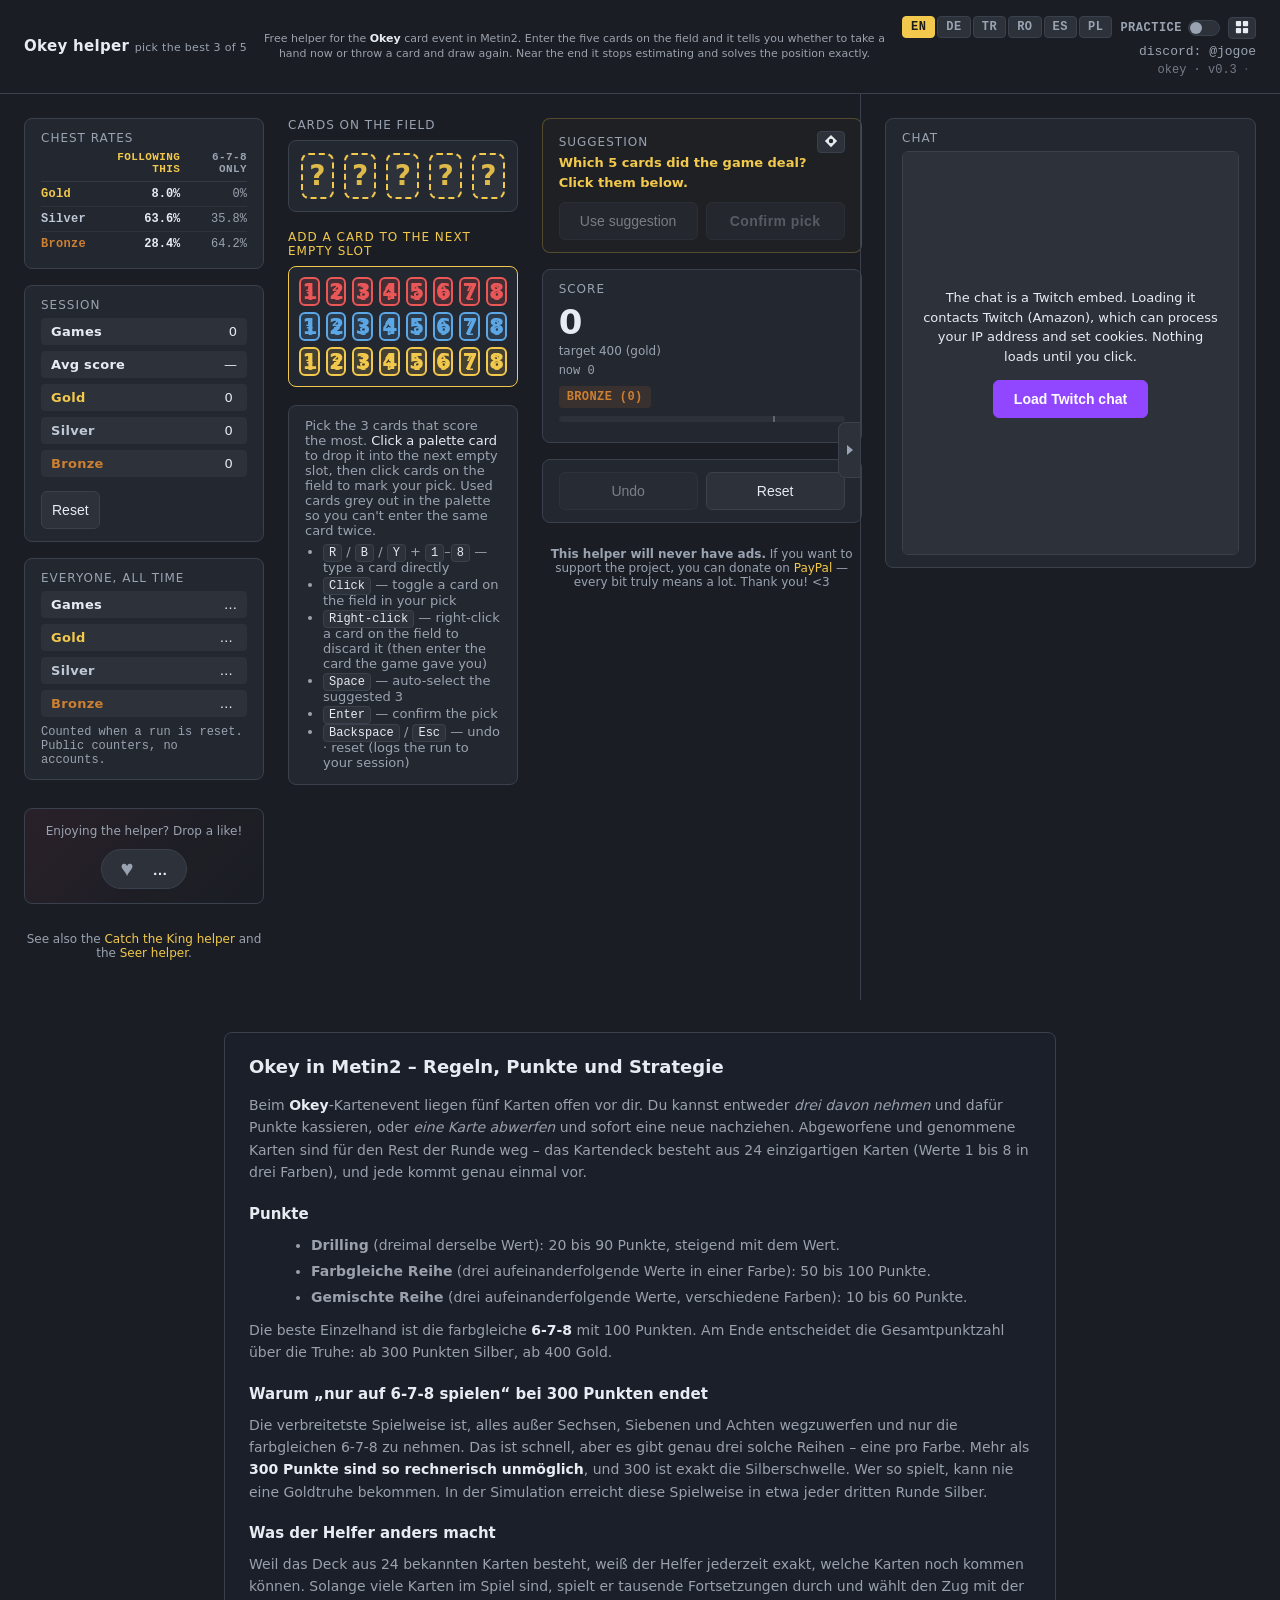
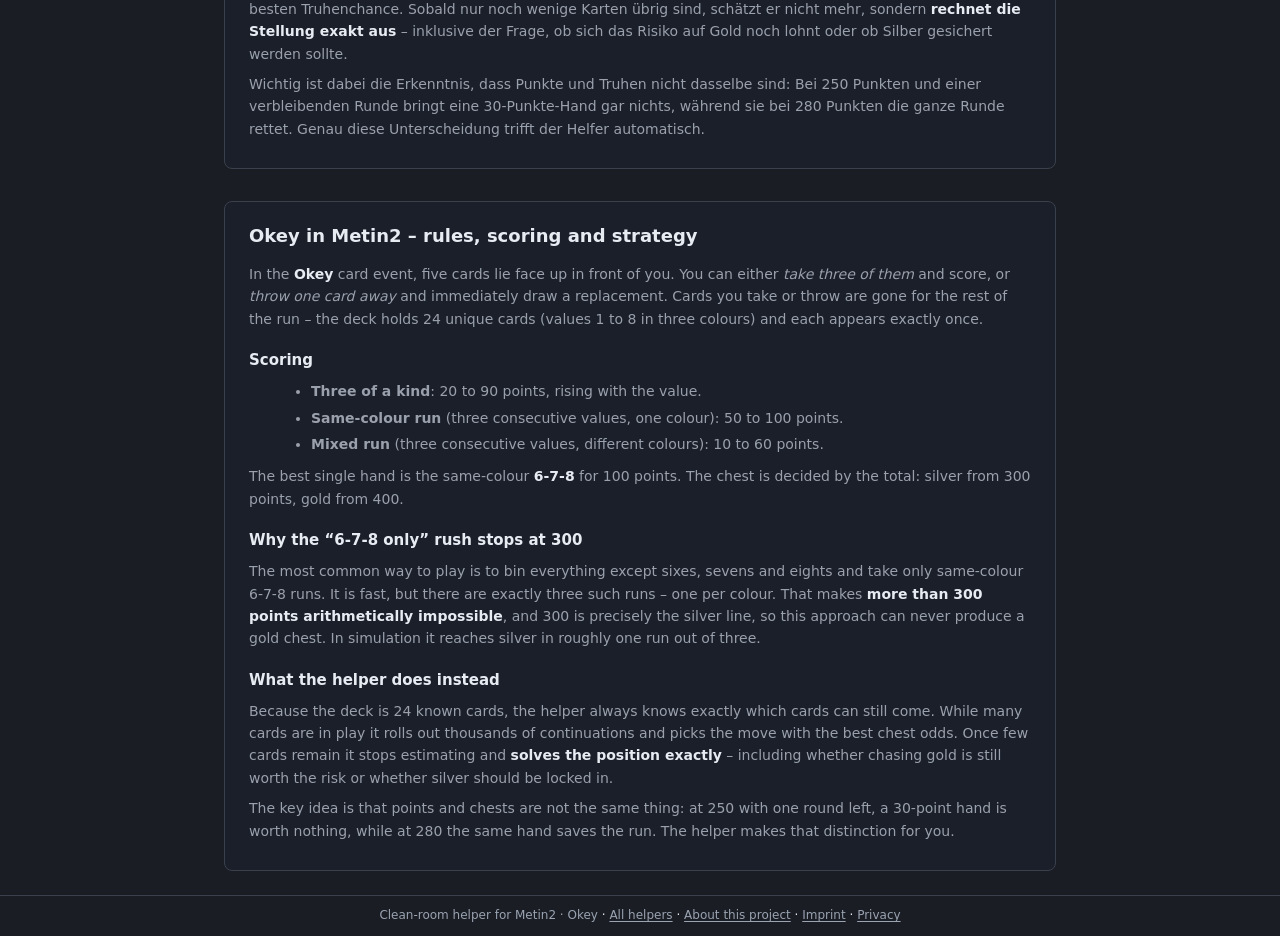
==== commit fac03c9d: "refactor(ux): remove pick block, confirmBtn as progress indicator; fix toast, style tokens, button c" ====
--- a/okey/index.html
+++ b/okey/index.html
@@ -168,7 +168,7 @@
     </section>
 
     <aside class="info-panel">
-      <!-- Suggestion block: heuristic answer + both action buttons -->
+      <!-- Suggestion block -->
       <div class="info-block suggestion-block">
         <div class="suggestion-header">
           <div class="label" data-i18n="suggestion">Suggestion</div>
@@ -184,30 +184,23 @@
         </div>
       </div>
 
-      <!-- Score: compact with chest and ceiling context -->
+      <!-- Score -->
       <div class="info-block">
         <div class="label" data-i18n="scoreLabel">Score</div>
         <div id="score" class="score">0</div>
         <div class="score-target" data-i18n="scoreTarget">target 400 (gold)</div>
         <div id="scoreCeiling" class="score-ceiling"></div>
         <div id="chestProjection" class="chest-projection"></div>
-      <div class="score-bar" aria-hidden="true">
-        <div id="scoreBarFill" class="score-bar-fill"></div>
-        <div class="score-bar-mark silver-mark" title="Silver: 300 pts"></div>
-      </div>
+        <div class="score-bar" aria-hidden="true">
+          <div id="scoreBarFill" class="score-bar-fill"></div>
+          <div class="score-bar-mark silver-mark" title="Silver: 300 pts"></div>
+        </div>
       </div>
 
       <!-- Secondary actions -->
       <div class="info-block button-row">
         <button id="undoBtn" class="action-btn" type="button" disabled data-i18n="undo">Undo</button>
         <button id="resetBtn" class="reset-btn" type="button" data-i18n="reset">Reset</button>
-      </div>
-
-      <!-- Pick status (hidden in normal UI, optional in minimal) -->
-      <div class="info-block">
-        <div class="label" data-i18n="yourPick">Your pick</div>
-        <div id="pickTotal" class="pick-total">0/3</div>
-        <div id="pickLabel" class="pick-label" data-i18n="pickHint">Click cards on the field to pick.</div>
       </div>
 
       <div class="promo-text" data-i18n-html="supportText"></div>
--- a/okey/style.css
+++ b/okey/style.css
@@ -74,10 +74,13 @@
   margin-bottom: var(--space-1);
 }
 .lang-btn {
+  display: inline-flex;
+  align-items: center;
+  height: 22px;
   background: var(--bg-3);
   border: 1px solid var(--border);
   color: var(--fg-dim);
-  padding: var(--space-1) var(--space-4);
+  padding: 0 var(--space-4);
   font-size: 12px;
   font-weight: 600;
   letter-spacing: 0.5px;
@@ -526,6 +529,7 @@
   left: 50%;
   display: flex;
   align-items: center;
+  max-width: min(90vw, 480px);
   transform: translateX(-50%);
   background: var(--bg-2);
   border: 1px solid var(--warn);
@@ -538,7 +542,6 @@
   pointer-events: none;
   transition: opacity 180ms ease, transform 180ms ease;
   z-index: 1000;
-  max-width: 90vw;
 }
 .toast.toast-show {
   opacity: 1;
@@ -572,8 +575,11 @@
   margin-bottom: var(--space-5);
 }
 
-/* Suggestion block — groups the hint text with both action buttons */
-.suggestion-block { }
+/* Suggestion block — primary action block, subtle gold identity in full UI */
+.suggestion-block {
+  border-color: rgba(242, 201, 76, 0.25);
+  background: rgba(242, 201, 76, 0.02);
+}
 
 /* Suggestion block header */
 .suggestion-header {
@@ -586,9 +592,9 @@
   margin-bottom: 0;
 }
 .hint-toggle {
-  height: 20px;
+  height: 22px;
   min-width: 24px;
-  padding: 0 5px;
+  padding: 0 var(--space-3);
   font-size: 13px;
   flex-shrink: 0;
 }
@@ -663,6 +669,13 @@
   transition: background 100ms ease, border-color 100ms ease, opacity 100ms ease;
 }
 .action-btn:hover:not(:disabled) { background: var(--bg-2); border-color: var(--fg-dim); }
+/* ── Button :active press feedback ── */
+.action-btn:active:not(:disabled),
+.reset-btn:active {
+  transform: translateY(1px);
+  opacity: 0.85;
+}
+
 .action-btn:disabled { opacity: 0.45; cursor: not-allowed; }
 .reset-btn:hover { background: var(--danger); border-color: var(--danger); }
 
@@ -849,25 +862,26 @@
   background: rgba(242, 201, 76, 0.04);
 }
 /* Larger suggestion text for readability */
-body.minimal-ui .suggestion-note { font-size: 15px; }
-
-/* Confirm pick — immediately below suggestion */
-body.minimal-ui .info-panel > .info-block:has(#confirmBtn) {
-  display: block;
-  order: 2;
-}
+body.minimal-ui .suggestion-note { font-size: 14px; }
+body.minimal-ui .suggestion-note[data-status]:not([data-status=""])::after { font-size: 12px; }
 
 /* Score — inline with chest badge, label hidden */
 body.minimal-ui .info-panel > .info-block:has(#score) {
   display: flex;
-  align-items: center;
-  gap: var(--space-5);
+  flex-wrap: wrap;
+  align-items: center;
+  gap: var(--space-3) var(--space-5);
   order: 3;
+}
+/* Score-bar takes full width on its own row in minimal-ui */
+body.minimal-ui .score-bar {
+  flex-basis: 100%;
+  margin: 0;
 }
 body.minimal-ui .info-panel > .info-block:has(#score) .label { display: none; }
 body.minimal-ui .score-target,
 body.minimal-ui #scoreCeiling { display: none; }
-body.minimal-ui .score { font-size: 22px; }
+body.minimal-ui .score { font-size: 26px; }
 body.minimal-ui #chestProjection { margin-top: 0; }
 
 /* Undo / Reset — secondary actions, last */
@@ -878,10 +892,21 @@
 }
 
 /* Tighter spacing between blocks */
-body.minimal-ui .info-panel { gap: 8px; }
+body.minimal-ui .info-panel { gap: var(--space-4); }
+
+/* Suggestion action buttons: constrain width in minimal so they stay compact */
+body.minimal-ui .suggestion-actions {
+  flex-wrap: wrap;
+}
+body.minimal-ui .suggestion-actions .action-btn {
+  flex: 1 1 auto;
+  min-width: 120px;
+  max-width: 260px;
+}
+
 
 /* Compact header: hide decorative chrome, keep functional controls */
-body.minimal-ui header { padding: 8px 16px; }
+body.minimal-ui header { padding: var(--space-4) var(--space-8); }
 body.minimal-ui header h1 .subtle,
 body.minimal-ui .discord,
 body.minimal-ui .version,
@@ -1106,6 +1131,14 @@
   outline: 2px solid var(--accent);
   outline-offset: 2px;
 }
+/* ── Focus rings: modal-close, chat-tab, toast-close ── */
+.modal-close:focus-visible,
+.chat-tab:focus-visible,
+.toast-close:focus-visible {
+  outline: 2px solid var(--accent);
+  outline-offset: 2px;
+}
+
 
 /* ===== okey-specific overrides (was okey-style.css) ===== */
 /* Okey helper — extends the base style.css with okey-specific board, palette,
@@ -1470,17 +1503,6 @@
   color: var(--fg-dim);
 }
 
-.pick-total {
-  font-size: 24px;
-  font-weight: 700;
-  color: var(--fg);
-}
-.pick-label {
-  font-size: 12px;
-  color: var(--fg-dim);
-  margin-top: var(--space-2);
-}
-
 .chest-projection {
   margin-top: var(--space-4);
   font-size: 12px;
@@ -1511,6 +1533,11 @@
   transition: width 400ms ease, background 400ms ease;
   width: 0%;
 }
+/* ── Score bar fill tiers ── */
+.score-bar-fill.tier-bronze { background: var(--v3); }
+.score-bar-fill.tier-silver { background: var(--v2); }
+.score-bar-fill.tier-gold   { background: var(--accent); }
+
 .score-bar-mark {
   position: absolute;
   top: 0;
@@ -1662,6 +1689,8 @@
   background: var(--bg-3);
   color: var(--fg-dim);
   border-color: var(--border);
+  font-variant-numeric: tabular-nums;
+  letter-spacing: 0.03em;
 }
 
 
@@ -1827,6 +1856,11 @@
   color: var(--fg);
   text-decoration: none;
 }
+#runOverlayDismiss:hover {
+  background: var(--bg-2);
+  border-color: var(--fg-dim);
+}
+
 
 /* Suggestion still being upgraded from the instant heuristic answer to the
    full search: dimmed so it reads as provisional rather than final. */
@@ -1943,4 +1977,4 @@
 #globalGames, #globalGold, #globalSilver, #globalBronze,
 #globalPctGold, #globalPctSilver, #globalPctBronze {
   transition: opacity 250ms ease;
-}
+}
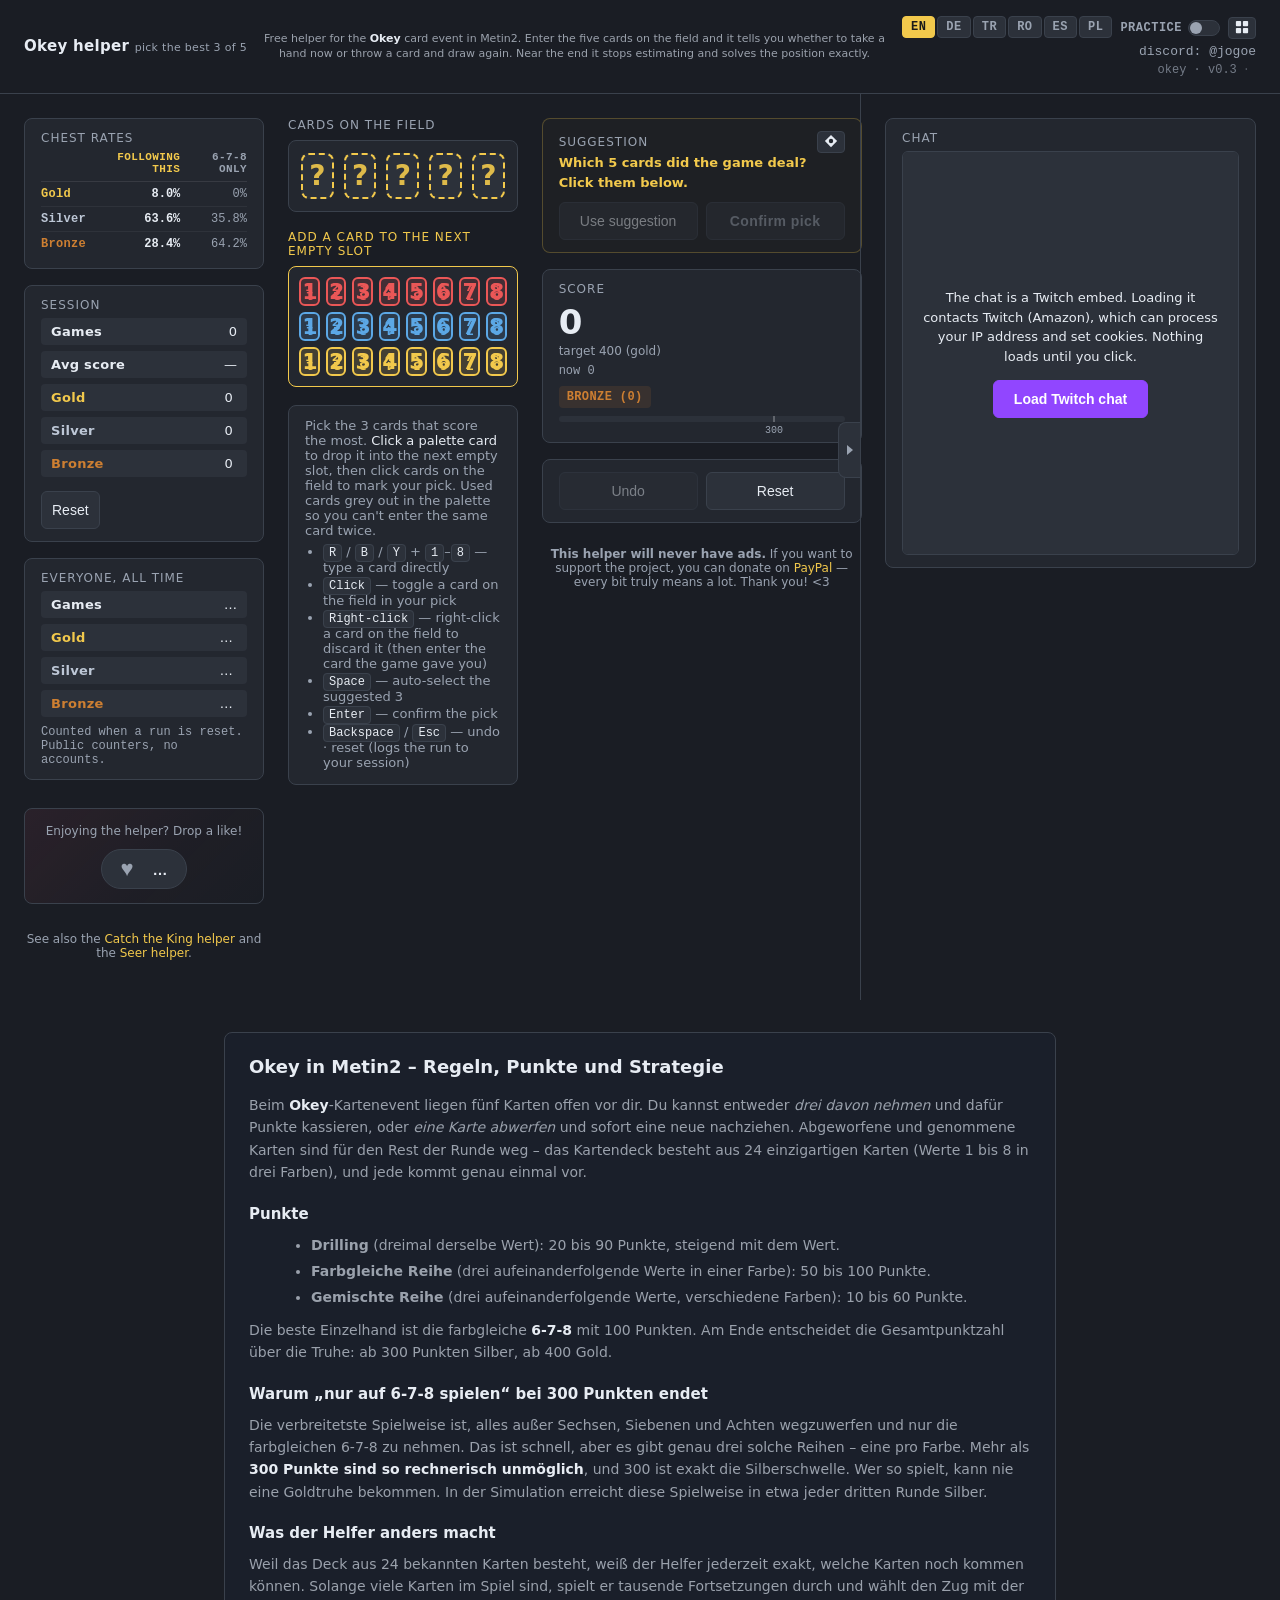
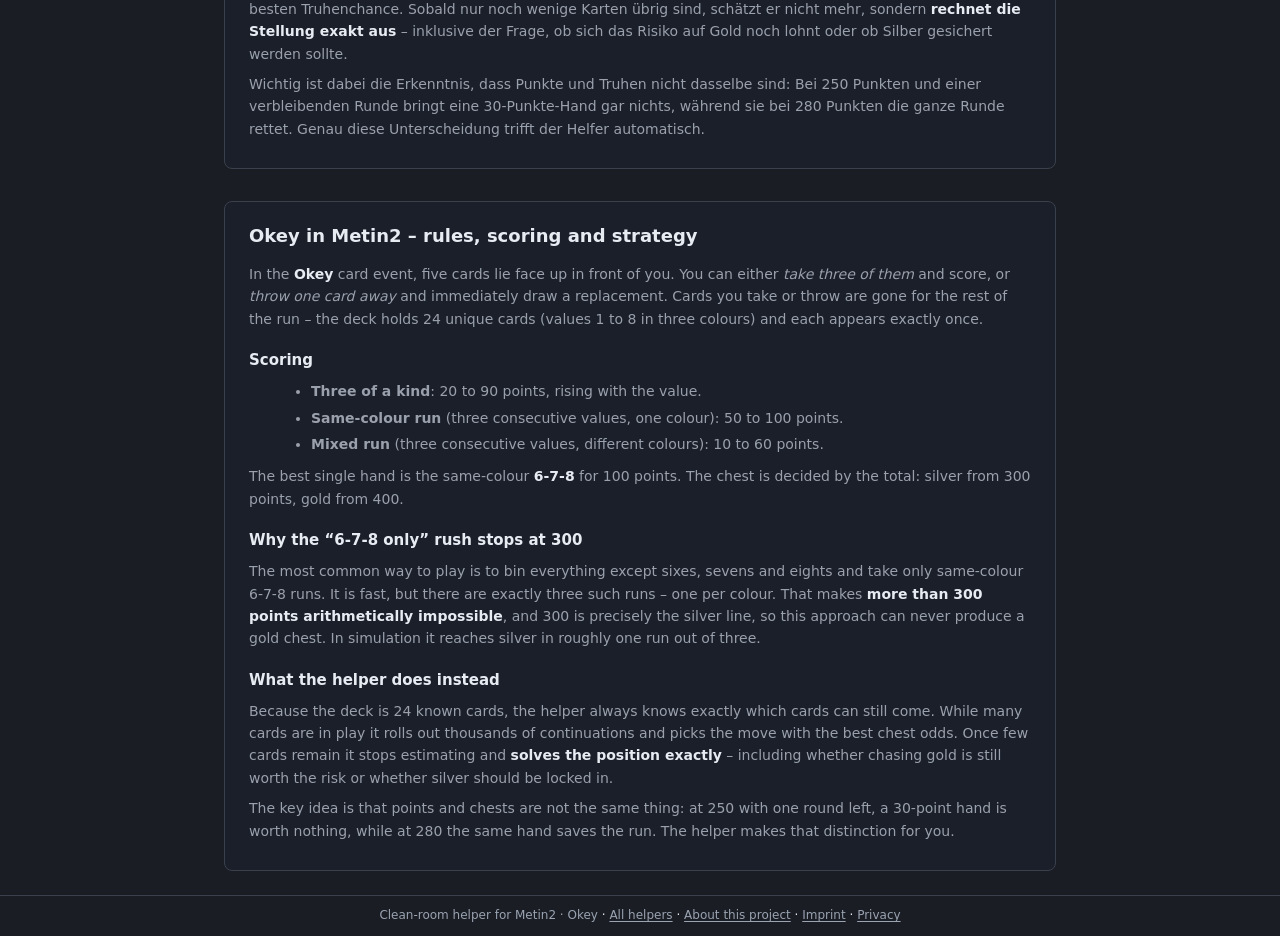
==== commit 9ac57e0a: "fix: silver-mark visible, hints persist, long-press null guard, i18n scoreCeiling/chestProj/pts, cle" ====
--- a/okey/index.html
+++ b/okey/index.html
@@ -179,8 +179,8 @@
         </div>
         <div id="suggestionNote" class="suggestion-note">—</div>
         <div class="suggestion-actions">
-          <button id="acceptSuggestionBtn" class="action-btn" type="button" disabled data-i18n="useSuggestion">Use suggestion</button>
-          <button id="confirmBtn" class="action-btn confirm-btn" type="button" disabled data-i18n="confirmPick">Confirm pick</button>
+          <button id="acceptSuggestionBtn" class="action-btn" type="button" disabled>Use suggestion</button>
+          <button id="confirmBtn" class="action-btn confirm-btn" type="button" disabled>Confirm pick</button>
         </div>
       </div>
 
@@ -379,4 +379,4 @@
 
   <script type="module" src="main.js"></script>
 </body>
-</html>+</html> 
--- a/okey/style.css
+++ b/okey/style.css
@@ -681,6 +681,7 @@
 
 footer {
   padding: var(--space-6) var(--space-12);
+  padding-bottom: max(var(--space-6), env(safe-area-inset-bottom));
   border-top: 1px solid var(--border);
   font-size: 12px;
   text-align: center;
@@ -1116,7 +1117,11 @@
 .modal-close:hover { background: var(--bg-3); color: var(--fg); }
 
 /* ── Focus rings (keyboard accessibility) ── */
-.slot:focus-visible,
+.slot:focus-visible {
+  outline: 2px solid var(--accent);
+  outline-offset: 2px;
+  border-radius: var(--radius-lg);
+}
 .palette-card:focus-visible {
   outline: 2px solid var(--accent);
   outline-offset: 2px;
@@ -1200,6 +1205,10 @@
   font-family: inherit;
   color: var(--fg);
   transition: transform 80ms ease, border-color 100ms ease, box-shadow 200ms ease;
+  touch-action: manipulation;
+  -webkit-touch-callout: none;
+  user-select: none;
+  -webkit-user-select: none;
 }
 .slot:hover { transform: translateY(-1px); border-color: var(--fg-dim); }
 
@@ -1208,6 +1217,9 @@
   font-weight: 700;
   color: var(--fg-dim);
   opacity: 0.4;
+  pointer-events: none;
+  user-select: none;
+  -webkit-user-select: none;
 }
 
 /* Card body for filled slots and palette buttons. The corner pips + center
@@ -1236,6 +1248,9 @@
   font-size: 14px;
   font-weight: 700;
   line-height: 1;
+  pointer-events: none;
+  user-select: none;
+  -webkit-user-select: none;
 }
 .card-corner.top-left { top: 6px; left: 8px; }
 .card-corner.bottom-right { bottom: 6px; right: 8px; transform: rotate(180deg); }
@@ -1243,6 +1258,9 @@
   font-size: 36px;
   font-weight: 800;
   letter-spacing: -1px;
+  pointer-events: none;
+  user-select: none;
+  -webkit-user-select: none;
 }
 
 .slot-picked {
@@ -1464,6 +1482,9 @@
   font-weight: 700;
   color: var(--fg);
   transition: transform 80ms ease, border-color 100ms ease, background 100ms ease;
+  user-select: none;
+  -webkit-user-select: none;
+  -webkit-touch-callout: none;
 }
 .palette-card:hover:not(.used) {
   transform: translateY(-1px);
@@ -1525,7 +1546,7 @@
   background: var(--bg-3);
   border-radius: var(--radius-sm);
   margin: var(--space-4) 0;
-  overflow: hidden;
+  overflow: visible;
 }
 .score-bar-fill {
   height: 100%;
@@ -1546,6 +1567,18 @@
   background: rgba(255,255,255,0.25);
 }
 .score-bar-mark.silver-mark { left: 75%; }
+.score-bar-mark.silver-mark::after {
+  content: '300';
+  position: absolute;
+  top: 9px;
+  left: 50%;
+  transform: translateX(-50%);
+  font-size: 10px;
+  color: var(--fg-dim);
+  font-family: ui-monospace, "SF Mono", Menlo, monospace;
+  white-space: nowrap;
+  pointer-events: none;
+}
 
 
 /* ---------- combo list ---------- */
@@ -1907,6 +1940,26 @@
   letter-spacing: 0.2px;
 }
 
+/* ── Long-press discard feedback (mobile) ── */
+.slot-pressing {
+  animation: longPressCharge 0.5s ease forwards;
+}
+@keyframes longPressCharge {
+  0%   {
+    box-shadow: 0 0 0 0 rgba(235, 87, 87, 0);
+    border-color: var(--border);
+  }
+  60%  {
+    box-shadow: 0 0 0 4px rgba(235, 87, 87, 0.3);
+    border-color: rgba(235, 87, 87, 0.5);
+  }
+  100% {
+    box-shadow: 0 0 0 8px rgba(235, 87, 87, 0.6), inset 0 0 0 2px rgba(235, 87, 87, 0.4);
+    border-color: var(--okey-red);
+    border-style: dashed;
+  }
+}
+
 
 /* ---------- waiting for the cards the game dealt ---------- */
 /* The field is short of 5 and the deck is not empty, so the game has already
@@ -1929,6 +1982,7 @@
 .suggestion-note.awaiting {
   color: var(--accent);
   font-weight: 600;
+  transition: opacity 200ms ease, color 200ms ease;
 }
 /* Nudge attention to the palette, which is where the answer is given. */
 body.awaiting-cards .palette-area .board-label {
@@ -1966,7 +2020,7 @@
   cursor: pointer;
   margin-left: var(--space-4);
   font-size: 16px;
-  padding: 0 var(--space-1);
+  padding: var(--space-3) var(--space-4);
   line-height: 1;
   opacity: 0.7;
   flex-shrink: 0;
